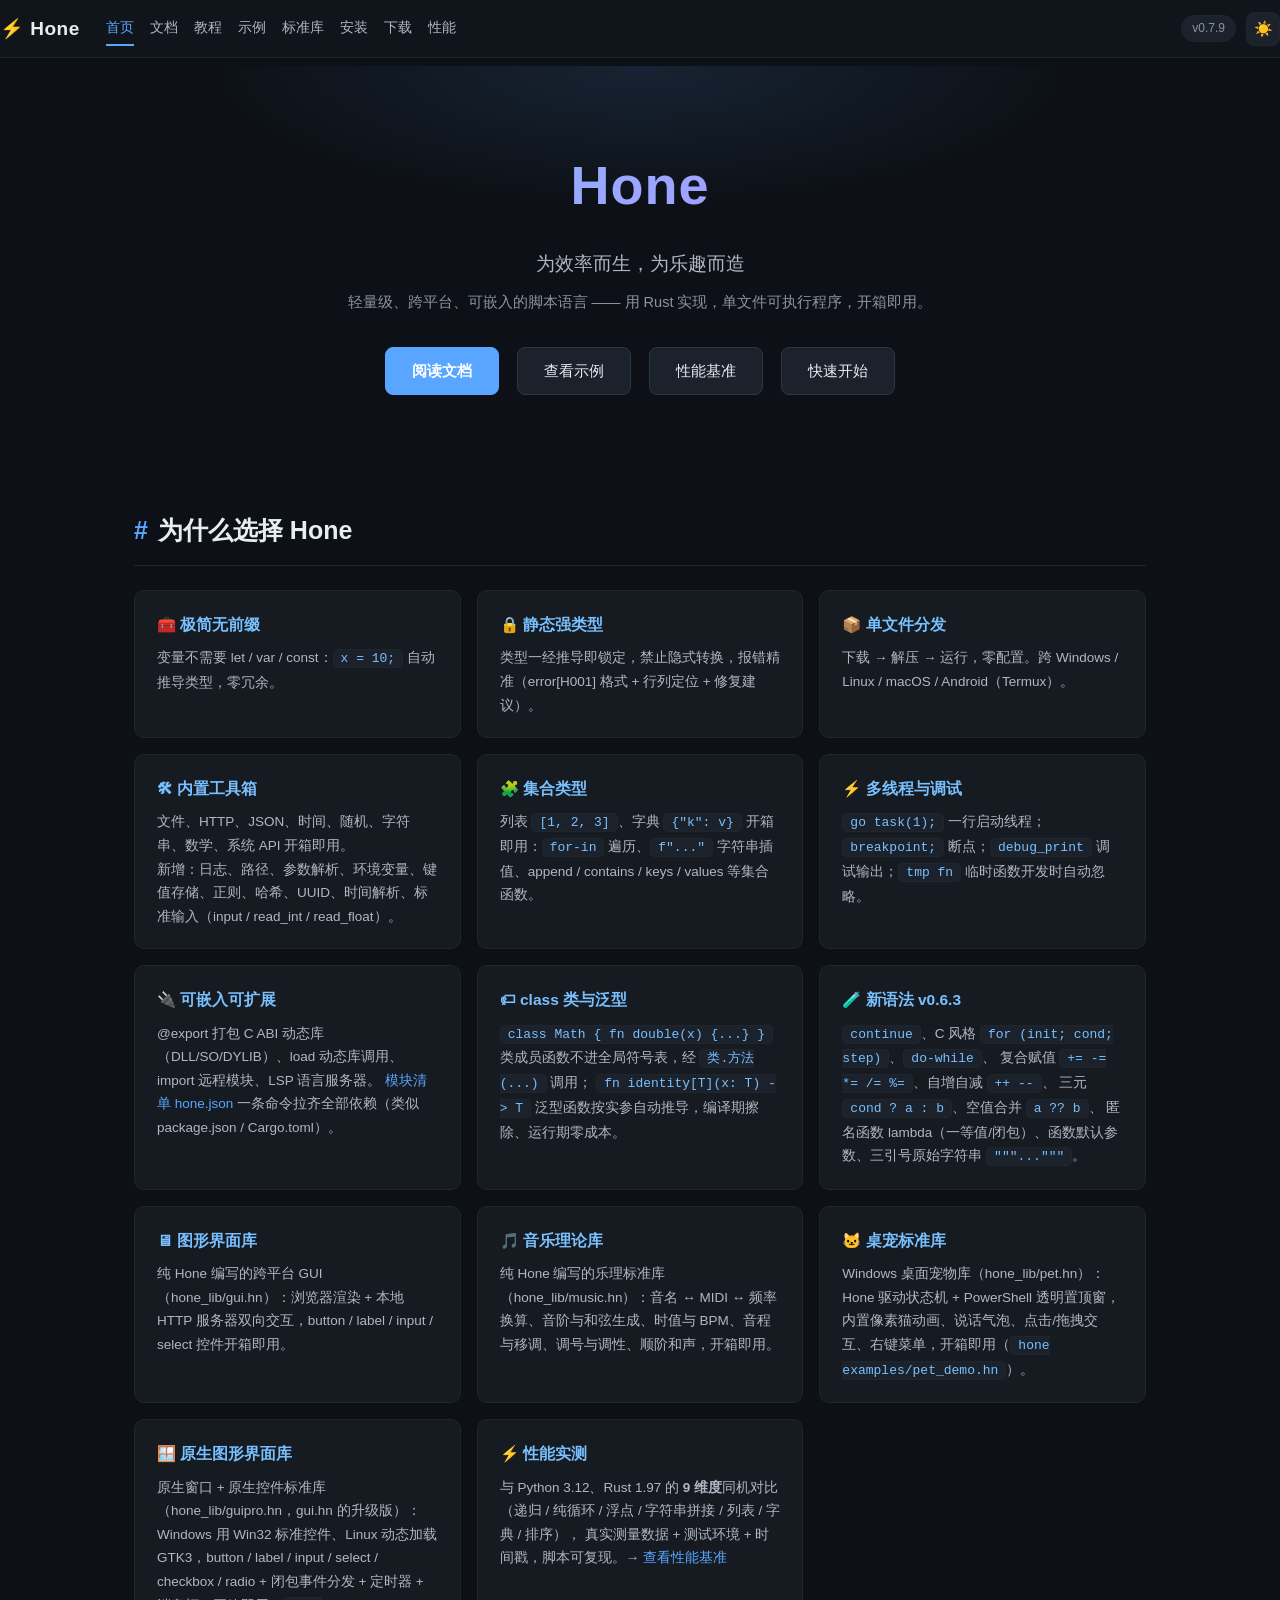
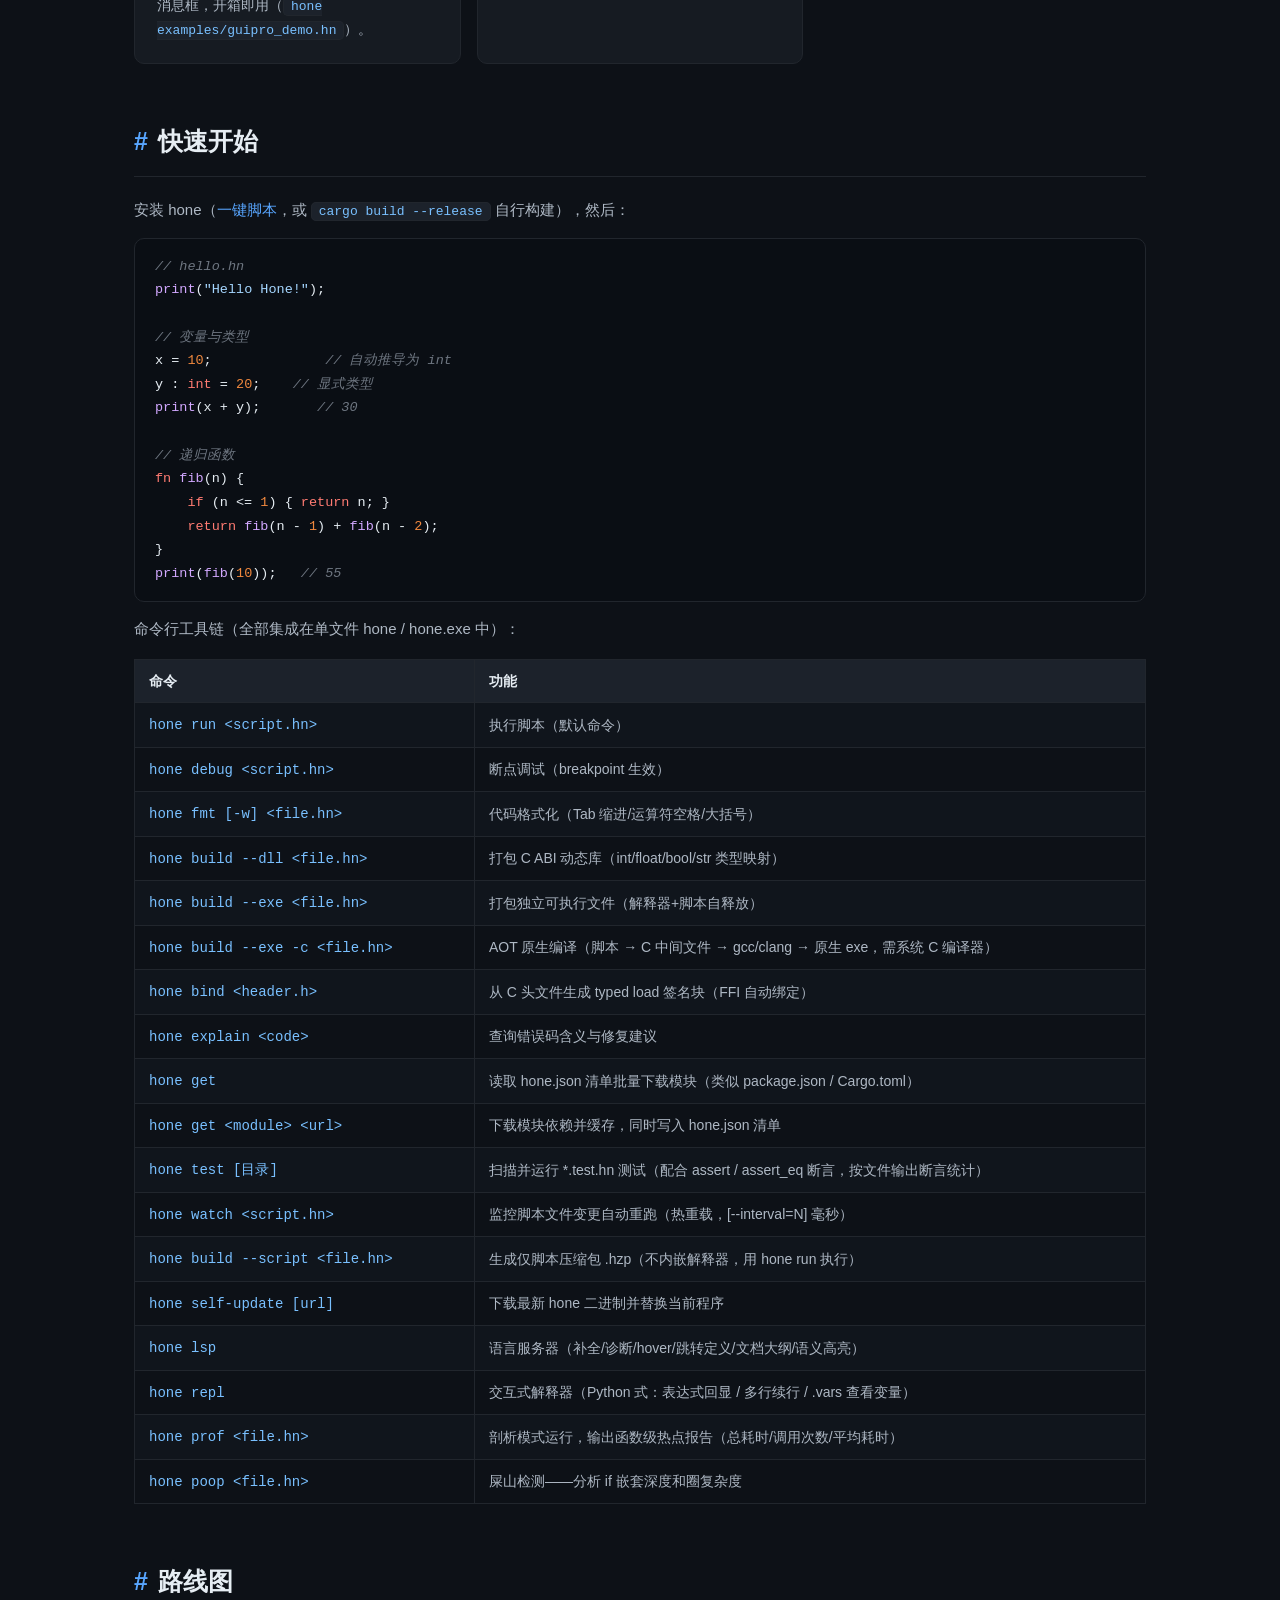
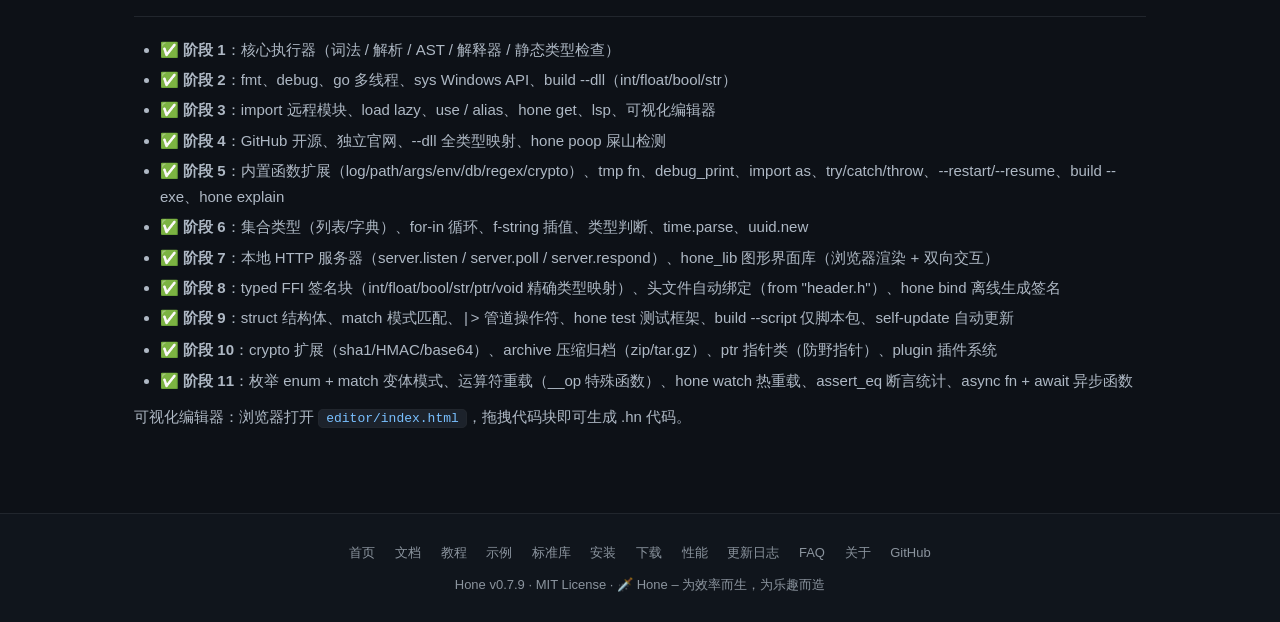
==== 官网/index.html @ b58b7dc1 "feat(v0.7.9): 新增枚举/运算符重载/hone watch/async-await，官网与文档同步 - enum 枚举类型 + match 变体模式：简单/带载荷变体，全链路（解析/静态检" ====
<!DOCTYPE html>
<html lang="zh-CN">
<head>
<meta charset="UTF-8">
<meta name="viewport" content="width=device-width, initial-scale=1.0">
<title>Hone 编程语言 - 为效率而生，为乐趣而造</title>
<meta name="description" content="Hone：轻量级、跨平台、可嵌入的脚本语言。用 Rust 实现，单文件可执行程序，静态强类型，开箱即用。">
<meta name="theme-color" content="#0d1117">
<link rel="icon" href="favicon.png" type="image/png">
<link rel="stylesheet" href="style.css">
<script>
/* 主题初始化：读取 localStorage 避免闪烁（默认深色）；切换函数供 header 按钮调用 */
function toggleTheme(){
  var h = document.documentElement;
  var cur = h.getAttribute("data-theme") === "light" ? "dark" : "light";
  h.setAttribute("data-theme", cur);
  try { localStorage.setItem("hone-theme", cur); } catch(e) {}
}
(function(){
  var t = "dark";
  try { t = localStorage.getItem("hone-theme") || "dark"; } catch(e) {}
  document.documentElement.setAttribute("data-theme", t);
})();
</script>
</head>
<body>
<header>
  <span class="logo"><span class="mark">⚡</span> Hone</span>
  <nav>
    <a href="index.html" class="active">首页</a>
    <a href="docs.html">文档</a>
    <a href="tutorial.html">教程</a>
    <a href="examples.html">示例</a>
    <a href="stdlib.html">标准库</a>
    <a href="install.html">安装</a>
    <a href="download.html">下载</a>
    <a href="perf.html">性能</a>
  </nav>
  <span class="ver">v0.7.9</span>
  <button class="theme-toggle" onclick="toggleTheme()" title="切换主题" aria-label="切换主题"><span class="ti-light">☀️</span><span class="ti-dark">🌙</span></button>
</header>

<main>
  <div class="hero">
    <h1>Hone</h1>
    <p class="slogan">为效率而生，为乐趣而造</p>
    <p class="desc">轻量级、跨平台、可嵌入的脚本语言 —— 用 Rust 实现，单文件可执行程序，开箱即用。</p>
    <div class="btns">
      <a class="btn primary" href="docs.html">阅读文档</a>
      <a class="btn" href="examples.html">查看示例</a>
      <a class="btn" href="perf.html">性能基准</a>
      <a class="btn" href="#quickstart">快速开始</a>
    </div>
  </div>

  <section id="features">
    <h2><span class="hash">#</span>为什么选择 Hone</h2>
    <div class="cards">
      <div class="card"><h4>🧰 极简无前缀</h4><p>变量不需要 let / var / const：<code class="inline">x = 10;</code> 自动推导类型，零冗余。</p></div>
      <div class="card"><h4>🔒 静态强类型</h4><p>类型一经推导即锁定，禁止隐式转换，报错精准（error[H001] 格式 + 行列定位 + 修复建议）。</p></div>
      <div class="card"><h4>📦 单文件分发</h4><p>下载 → 解压 → 运行，零配置。跨 Windows / Linux / macOS / Android（Termux）。</p></div>
      <div class="card"><h4>🛠 内置工具箱</h4><p>文件、HTTP、JSON、时间、随机、字符串、数学、系统 API 开箱即用。<br>新增：日志、路径、参数解析、环境变量、键值存储、正则、哈希、UUID、时间解析、标准输入（input / read_int / read_float）。</p></div>
      <div class="card"><h4>🧩 集合类型</h4><p>列表 <code class="inline">[1, 2, 3]</code>、字典 <code class="inline">{"k": v}</code> 开箱即用：<code class="inline">for-in</code> 遍历、<code class="inline">f"..."</code> 字符串插值、append / contains / keys / values 等集合函数。</p></div>
      <div class="card"><h4>⚡ 多线程与调试</h4><p><code class="inline">go task(1);</code> 一行启动线程；<code class="inline">breakpoint;</code> 断点；<code class="inline">debug_print</code> 调试输出；<code class="inline">tmp fn</code> 临时函数开发时自动忽略。</p></div>
      <div class="card"><h4>🔌 可嵌入可扩展</h4><p>@export 打包 C ABI 动态库（DLL/SO/DYLIB）、load 动态库调用、import 远程模块、LSP 语言服务器。
        <a href="docs.html#manifest">模块清单 hone.json</a> 一条命令拉齐全部依赖（类似 package.json / Cargo.toml）。</p></div>
      <div class="card"><h4>🏷 class 类与泛型</h4><p><code class="inline">class Math { fn double(x) {...} }</code> 类成员函数不进全局符号表，经 <code class="inline">类.方法(...)</code> 调用；
        <code class="inline">fn identity[T](x: T) -&gt; T</code> 泛型函数按实参自动推导，编译期擦除、运行期零成本。</p></div>
      <div class="card"><h4>🧪 新语法 v0.6.3</h4><p><code class="inline">continue</code>、C 风格 <code class="inline">for (init; cond; step)</code>、<code class="inline">do-while</code>、
        复合赋值 <code class="inline">+= -= *= /= %=</code>、自增自减 <code class="inline">++ --</code>、
        三元 <code class="inline">cond ? a : b</code>、空值合并 <code class="inline">a ?? b</code>、
        匿名函数 lambda（一等值/闭包）、函数默认参数、三引号原始字符串 <code class="inline">"""..."""</code>。</p></div>
      <div class="card"><h4>🖥 图形界面库</h4><p>纯 Hone 编写的跨平台 GUI（hone_lib/gui.hn）：浏览器渲染 + 本地 HTTP 服务器双向交互，button / label / input / select 控件开箱即用。</p></div>
      <div class="card"><h4>🎵 音乐理论库</h4><p>纯 Hone 编写的乐理标准库（hone_lib/music.hn）：音名 ↔ MIDI ↔ 频率换算、音阶与和弦生成、时值与 BPM、音程与移调、调号与调性、顺阶和声，开箱即用。</p></div>
      <div class="card"><h4>🐱 桌宠标准库</h4><p>Windows 桌面宠物库（hone_lib/pet.hn）：Hone 驱动状态机 + PowerShell 透明置顶窗，内置像素猫动画、说话气泡、点击/拖拽交互、右键菜单，开箱即用（<code class="inline">hone examples/pet_demo.hn</code>）。</p></div>
      <div class="card"><h4>🪟 原生图形界面库</h4><p>原生窗口 + 原生控件标准库（hone_lib/guipro.hn，gui.hn 的升级版）：Windows 用 Win32 标准控件、Linux 动态加载 GTK3，button / label / input / select / checkbox / radio + 闭包事件分发 + 定时器 + 消息框，开箱即用（<code class="inline">hone examples/guipro_demo.hn</code>）。</p></div>
      <div class="card"><h4>⚡ 性能实测</h4><p>与 Python 3.12、Rust 1.97 的 <strong>9 维度</strong>同机对比（递归 / 纯循环 / 浮点 / 字符串拼接 / 列表 / 字典 / 排序），
        真实测量数据 + 测试环境 + 时间戳，脚本可复现。→ <a href="perf.html">查看性能基准</a></p></div>
    </div>
  </section>

  <section id="quickstart">
    <h2><span class="hash">#</span>快速开始</h2>
    <p>安装 hone（<a href="install.html">一键脚本</a>，或 <code class="inline">cargo build --release</code> 自行构建），然后：</p>
<pre><code><span class="c">// hello.hn</span>
<span class="f">print</span>(<span class="s">"Hello Hone!"</span>);

<span class="c">// 变量与类型</span>
x = <span class="n">10</span>;              <span class="c">// 自动推导为 int</span>
y : <span class="k">int</span> = <span class="n">20</span>;    <span class="c">// 显式类型</span>
<span class="f">print</span>(x + y);       <span class="c">// 30</span>

<span class="c">// 递归函数</span>
<span class="k">fn</span> <span class="f">fib</span>(n) {
    <span class="k">if</span> (n &lt;= <span class="n">1</span>) { <span class="k">return</span> n; }
    <span class="k">return</span> <span class="f">fib</span>(n - <span class="n">1</span>) + <span class="f">fib</span>(n - <span class="n">2</span>);
}
<span class="f">print</span>(<span class="f">fib</span>(<span class="n">10</span>));   <span class="c">// 55</span></code></pre>
    <p>命令行工具链（全部集成在单文件 hone / hone.exe 中）：</p>
    <table>
      <tr><th>命令</th><th>功能</th></tr>
      <tr><td><code>hone run &lt;script.hn&gt;</code></td><td>执行脚本（默认命令）</td></tr>
      <tr><td><code>hone debug &lt;script.hn&gt;</code></td><td>断点调试（breakpoint 生效）</td></tr>
      <tr><td><code>hone fmt [-w] &lt;file.hn&gt;</code></td><td>代码格式化（Tab 缩进/运算符空格/大括号）</td></tr>
      <tr><td><code>hone build --dll &lt;file.hn&gt;</code></td><td>打包 C ABI 动态库（int/float/bool/str 类型映射）</td></tr>
      <tr><td><code>hone build --exe &lt;file.hn&gt;</code></td><td>打包独立可执行文件（解释器+脚本自释放）</td></tr>
      <tr><td><code>hone build --exe -c &lt;file.hn&gt;</code></td><td>AOT 原生编译（脚本 → C 中间文件 → gcc/clang → 原生 exe，需系统 C 编译器）</td></tr>
      <tr><td><code>hone bind &lt;header.h&gt;</code></td><td>从 C 头文件生成 typed load 签名块（FFI 自动绑定）</td></tr>
      <tr><td><code>hone explain &lt;code&gt;</code></td><td>查询错误码含义与修复建议</td></tr>
      <tr><td><code>hone get</code></td><td>读取 hone.json 清单批量下载模块（类似 package.json / Cargo.toml）</td></tr>
      <tr><td><code>hone get &lt;module&gt; &lt;url&gt;</code></td><td>下载模块依赖并缓存，同时写入 hone.json 清单</td></tr>
      <tr><td><code>hone test [目录]</code></td><td>扫描并运行 *.test.hn 测试（配合 assert / assert_eq 断言，按文件输出断言统计）</td></tr>
      <tr><td><code>hone watch &lt;script.hn&gt;</code></td><td>监控脚本文件变更自动重跑（热重载，[--interval=N] 毫秒）</td></tr>
      <tr><td><code>hone build --script &lt;file.hn&gt;</code></td><td>生成仅脚本压缩包 .hzp（不内嵌解释器，用 hone run 执行）</td></tr>
      <tr><td><code>hone self-update [url]</code></td><td>下载最新 hone 二进制并替换当前程序</td></tr>
      <tr><td><code>hone lsp</code></td><td>语言服务器（补全/诊断/hover/跳转定义/文档大纲/语义高亮）</td></tr>
      <tr><td><code>hone repl</code></td><td>交互式解释器（Python 式：表达式回显 / 多行续行 / .vars 查看变量）</td></tr>
      <tr><td><code>hone prof &lt;file.hn&gt;</code></td><td>剖析模式运行，输出函数级热点报告（总耗时/调用次数/平均耗时）</td></tr>
        <tr><td><code>hone poop &lt;file.hn&gt;</code></td><td>屎山检测——分析 if 嵌套深度和圈复杂度</td></tr>
     </table>
   </section>

  <section id="roadmap">
    <h2><span class="hash">#</span>路线图</h2>
    <ul>
      <li>✅ <strong>阶段 1</strong>：核心执行器（词法 / 解析 / AST / 解释器 / 静态类型检查）</li>
      <li>✅ <strong>阶段 2</strong>：fmt、debug、go 多线程、sys Windows API、build --dll（int/float/bool/str）</li>
      <li>✅ <strong>阶段 3</strong>：import 远程模块、load lazy、use / alias、hone get、lsp、可视化编辑器</li>
             <li>✅ <strong>阶段 4</strong>：GitHub 开源、独立官网、--dll 全类型映射、hone poop 屎山检测</li>
             <li>✅ <strong>阶段 5</strong>：内置函数扩展（log/path/args/env/db/regex/crypto）、tmp fn、debug_print、import as、try/catch/throw、--restart/--resume、build --exe、hone explain</li>
             <li>✅ <strong>阶段 6</strong>：集合类型（列表/字典）、for-in 循环、f-string 插值、类型判断、time.parse、uuid.new</li>
             <li>✅ <strong>阶段 7</strong>：本地 HTTP 服务器（server.listen / server.poll / server.respond）、hone_lib 图形界面库（浏览器渲染 + 双向交互）</li>
      <li>✅ <strong>阶段 8</strong>：typed FFI 签名块（int/float/bool/str/ptr/void 精确类型映射）、头文件自动绑定（from "header.h"）、hone bind 离线生成签名</li>
      <li>✅ <strong>阶段 9</strong>：struct 结构体、match 模式匹配、<code>|&gt;</code> 管道操作符、hone test 测试框架、build --script 仅脚本包、self-update 自动更新</li>
      <li>✅ <strong>阶段 10</strong>：crypto 扩展（sha1/HMAC/base64）、archive 压缩归档（zip/tar.gz）、ptr 指针类（防野指针）、plugin 插件系统</li>
      <li>✅ <strong>阶段 11</strong>：枚举 enum + match 变体模式、运算符重载（__op 特殊函数）、hone watch 热重载、assert_eq 断言统计、async fn + await 异步函数</li>
     </ul>
    <p>可视化编辑器：浏览器打开 <code class="inline">editor/index.html</code>，拖拽代码块即可生成 .hn 代码。</p>
  </section>
</main>

<footer>
  <div class="links">
    <a href="index.html">首页</a>
    <a href="docs.html">文档</a>
    <a href="tutorial.html">教程</a>
    <a href="examples.html">示例</a>
    <a href="stdlib.html">标准库</a>
    <a href="install.html">安装</a>
    <a href="download.html">下载</a>
    <a href="perf.html">性能</a>
    <a href="changelog.html">更新日志</a>
    <a href="faq.html">FAQ</a>
    <a href="about.html">关于</a>
    <a href="https://github.com/shichencike/Hone">GitHub</a>
  </div>
  Hone v0.7.9 · MIT License · <span class="sword">🗡️</span> Hone – 为效率而生，为乐趣而造
</footer>
</body>
</html>
---- 官网/style.css ----
/* ==========================================================================
   Hone 官网样式（重构版 v2）
   主题：深色为主（现代开发者风格），浅色变体经 html[data-theme="light"] 手动切换
   兼容性：目标 Android 8.1（Chrome 61 级 WebView）——
     · flex 间距用 margin（flex gap 需 Chrome 84+）
     · 不用 aspect-ratio / clamp / min() / max() / :is() / :where()
     · 不用 backdrop-filter / prefers-color-scheme（主题切换走 JS + localStorage）
   ========================================================================== */

/* ---------- 主题变量：深色为默认，浅色经 [data-theme] 覆盖 ---------- */
:root {
  --bg: #0d1117;
  --bg-soft: #10151c;
  --surface: #161b22;
  --surface-2: #1c222b;
  --border: #30363d;
  --border-soft: #21262d;
  --text: #e6edf3;
  --text-2: #aeb8c4;
  --text-3: #8b949e;
  --accent: #58a6ff;
  --accent-2: #79c0ff;
  --accent-dim: rgba(88, 166, 255, 0.12);
  --green: #3fb950;
  --yellow: #d29922;
  --red: #f85149;
  --purple: #bc8cff;
  --code-bg: #0a0e14;
  --code-key: #ff7b72;    /* 关键字 */
  --code-str: #a5d6ff;    /* 字符串 */
  --code-num: #f0883e;    /* 数字 */
  --code-fn: #d2a8ff;     /* 函数名 */
  --code-com: #6e7681;    /* 注释 */
  --shadow: 0 8px 24px rgba(0, 0, 0, 0.35);
  --radius: 10px;
  --header-h: 58px;
}

html[data-theme="light"] {
  --bg: #f6f8fa;
  --bg-soft: #eef1f5;
  --surface: #ffffff;
  --surface-2: #f0f3f6;
  --border: #d0d7de;
  --border-soft: #d8dee6;
  --text: #1f2328;
  --text-2: #424a53;
  --text-3: #6e7781;
  --accent: #0969da;
  --accent-2: #1f6feb;
  --accent-dim: rgba(9, 105, 218, 0.1);
  --green: #1a7f37;
  --yellow: #9a6700;
  --red: #cf222e;
  --purple: #8250df;
  --code-bg: #f6f8fa;
  --code-key: #cf222e;
  --code-str: #0a3069;
  --code-num: #953800;
  --code-fn: #8250df;
  --code-com: #6e7781;
  --shadow: 0 6px 20px rgba(140, 149, 159, 0.25);
}

/* ---------- 基础 ---------- */
* { box-sizing: border-box; margin: 0; padding: 0; }
html { scroll-behavior: smooth; }
body {
  font-family: -apple-system, BlinkMacSystemFont, "Segoe UI", "Microsoft YaHei",
    "PingFang SC", "Noto Sans SC", sans-serif;
  background: var(--bg);
  color: var(--text);
  line-height: 1.75;
  font-size: 15px;
  -webkit-font-smoothing: antialiased;
  transition: background-color 0.25s ease, color 0.25s ease;
}
a { color: var(--accent); text-decoration: none; }
a:hover { text-decoration: underline; }
::selection { background: var(--accent-dim); color: var(--accent-2); }

/* ---------- 顶部导航 ---------- */
header {
  position: sticky; top: 0; z-index: 20;
  background: var(--bg-soft);
  border-bottom: 1px solid var(--border-soft);
  height: var(--header-h);
  display: flex; align-items: center;
  padding: 0 24px;
  margin: 0 -24px -24px;
  transition: background-color 0.25s ease;
}
header .logo {
  font-size: 19px; font-weight: 700;
  color: var(--text);
  letter-spacing: 0.5px;
  margin-right: 26px;
  white-space: nowrap;
}
header .logo .mark { color: var(--accent); }
header nav { display: flex; flex: 1; flex-wrap: wrap; }
header nav a {
  color: var(--text-2);
  font-size: 14px;
  padding: 4px 0;
  margin: 0 16px 0 0;
  border-bottom: 2px solid transparent;
  transition: color 0.15s ease, border-color 0.15s ease;
}
header nav a:hover { color: var(--text); text-decoration: none; }
header nav a.active { color: var(--accent); border-bottom-color: var(--accent); }
header .ver {
  color: var(--text-3); font-size: 12px;
  background: var(--surface-2);
  border: 1px solid var(--border-soft);
  border-radius: 20px;
  padding: 2px 10px;
  margin-left: 10px;
  white-space: nowrap;
}
header .theme-toggle {
  background: var(--surface-2);
  border: 1px solid var(--border-soft);
  border-radius: 8px;
  color: var(--text-2);
  font-size: 15px;
  width: 34px; height: 34px;
  cursor: pointer;
  margin-left: 10px;
  transition: color 0.15s ease, border-color 0.15s ease, background 0.15s ease;
}
header .theme-toggle:hover { color: var(--text); border-color: var(--accent); }
/* 主题切换按钮：深色显示 ☀️（切浅色），浅色显示 🌙（切深色） */
header .theme-toggle .ti-dark { display: none; }
html[data-theme="light"] header .theme-toggle .ti-dark { display: inline; }
html[data-theme="light"] header .theme-toggle .ti-light { display: none; }

/* ---------- 主容器 ---------- */
main { max-width: 1060px; margin: 0 auto; padding: 32px 24px 72px; }
main h2:first-child { margin-top: 4px; }

/* ---------- 首页 hero ---------- */
.hero {
  text-align: center;
  padding: 72px 16px 48px;
  background:
    radial-gradient(ellipse 60% 50% at 50% 0%, var(--accent-dim), transparent 70%),
    transparent;
}
.hero .badge {
  display: inline-block;
  font-size: 12.5px;
  color: var(--accent-2);
  background: var(--accent-dim);
  border: 1px solid var(--border);
  border-radius: 20px;
  padding: 3px 14px;
  margin-bottom: 18px;
}
.hero h1 {
  font-size: 54px;
  font-weight: 800;
  letter-spacing: 1px;
  background: linear-gradient(120deg, var(--accent-2), var(--purple));
  -webkit-background-clip: text;
  -webkit-text-fill-color: transparent;
  background-clip: text;
}
.hero .slogan { font-size: 19px; color: var(--text-2); margin-top: 14px; font-weight: 500; }
.hero .desc { color: var(--text-3); font-size: 14.5px; margin-top: 8px; }
.hero .btns { margin-top: 32px; }
.hero .btns .btn { margin: 0 7px 10px; }

.btn {
  display: inline-block;
  background: var(--surface-2);
  color: var(--text) !important;
  border: 1px solid var(--border);
  border-radius: 8px;
  padding: 10px 26px;
  font-size: 15px;
  text-decoration: none !important;
  transition: border-color 0.15s ease, transform 0.15s ease, background 0.15s ease;
}
.btn:hover { border-color: var(--accent); transform: translateY(-1px); }
.btn.primary {
  background: var(--accent);
  color: #fff !important;
  border-color: var(--accent);
  font-weight: 600;
}
.btn.primary:hover { background: var(--accent-2); }

/* ---------- 区块与标题 ---------- */
section { margin-top: 56px; }
h2 {
  font-size: 25px;
  color: var(--text);
  border-bottom: 1px solid var(--border-soft);
  padding-bottom: 12px;
  margin-bottom: 20px;
  font-weight: 700;
}
h2 .hash { color: var(--accent); margin-right: 10px; }
h3 { font-size: 18.5px; color: var(--text); margin: 30px 0 12px; font-weight: 600; }
h4 { font-size: 16px; }
p { margin: 10px 0; color: var(--text-2); }
ul, ol { margin: 10px 0 10px 26px; color: var(--text-2); }
li { margin: 4px 0; }

/* ---------- 特性卡片 ---------- */
.cards {
  display: grid;
  grid-template-columns: repeat(auto-fit, minmax(280px, 1fr));
  grid-gap: 16px;
  margin-top: 24px;
}
.card {
  background: var(--surface);
  border: 1px solid var(--border-soft);
  border-radius: var(--radius);
  padding: 20px 22px;
  transition: border-color 0.15s ease, transform 0.15s ease, box-shadow 0.15s ease;
}
.card:hover { border-color: var(--border); transform: translateY(-2px); box-shadow: var(--shadow); }
.card h4 { color: var(--accent-2); font-size: 15.5px; margin-bottom: 8px; }
.card p { color: var(--text-2); font-size: 13.5px; margin: 0; }

/* ---------- 代码块 ---------- */
pre {
  background: var(--code-bg);
  border: 1px solid var(--border-soft);
  border-radius: var(--radius);
  padding: 16px 20px;
  overflow-x: auto;
  text-align: left;
  font-family: "SF Mono", Consolas, "JetBrains Mono", "Courier New", monospace;
  font-size: 13.5px;
  line-height: 1.75;
  margin: 14px 0;
}
pre code { color: var(--text); }
pre .c { color: var(--code-com); font-style: italic; }   /* 注释 */
pre .k { color: var(--code-key); }                       /* 关键字 */
pre .s { color: var(--code-str); }                       /* 字符串 */
pre .n { color: var(--code-num); }                       /* 数字 */
pre .f { color: var(--code-fn); }                        /* 函数名 */

code.inline {
  background: var(--surface-2);
  color: var(--accent-2);
  border: 1px solid var(--border-soft);
  padding: 1px 7px;
  border-radius: 5px;
  font-family: "SF Mono", Consolas, "Courier New", monospace;
  font-size: 13px;
}

/* ---------- 表格 ---------- */
table { width: 100%; border-collapse: collapse; margin: 16px 0; font-size: 14px; }
th, td { border: 1px solid var(--border-soft); padding: 9px 14px; text-align: left; }
th { background: var(--surface-2); color: var(--text); font-weight: 600; }
td { color: var(--text-2); }
td code { color: var(--accent-2); }
tr:nth-child(even) td { background: var(--bg-soft); }

/* ---------- 页脚 ---------- */
footer {
  border-top: 1px solid var(--border-soft);
  background: var(--bg-soft);
  padding: 26px 24px 30px;
  text-align: center;
  color: var(--text-3);
  font-size: 13px;
  line-height: 2;
}
footer a { color: var(--text-3); margin: 0 8px; }
footer a:hover { color: var(--accent); }
footer .sword { color: var(--red); }
footer .links { margin-bottom: 6px; }

/* ---------- 文档页目录 ---------- */
.toc {
  background: var(--surface);
  border: 1px solid var(--border-soft);
  border-radius: var(--radius);
  padding: 14px 24px;
  margin: 16px 0;
}
.toc a { font-size: 14px; }
.toc li { margin: 3px 0; }

/* ---------- 搜索框 ---------- */
.search-box {
  width: 100%;
  max-width: 460px;
  padding: 10px 14px;
  font-size: 14px;
  background: var(--bg-soft);
  color: var(--text);
  border: 1px solid var(--border);
  border-radius: 8px;
  margin: 14px 0 6px;
  outline: none;
  transition: border-color 0.15s ease, box-shadow 0.15s ease;
}
.search-box:focus { border-color: var(--accent); box-shadow: 0 0 0 3px var(--accent-dim); }
.search-box::placeholder { color: var(--text-3); }
.search-count { color: var(--text-3); font-size: 13px; margin-bottom: 12px; }

/* ---------- 示例页代码块标题 ---------- */
.example { margin-top: 40px; }
.example .title { font-size: 16.5px; color: var(--text); font-weight: 600; margin-bottom: 4px; }
.example .title::before { content: "▸ "; color: var(--accent); }
.example .note { color: var(--text-3); font-size: 13px; margin-bottom: 10px; }

/* ---------- 下载中心页 ---------- */
.dl-intro { color: var(--text-2); margin-bottom: 8px; }
.dl-tabs { margin: 18px 0; }
.dl-card {
  display: flex;
  align-items: center;
  justify-content: space-between;
  flex-wrap: wrap;
  background: var(--surface);
  border: 1px solid var(--border-soft);
  border-radius: var(--radius);
  padding: 16px 22px;
  margin: 10px 0;
  transition: border-color 0.15s ease;
}
.dl-card:hover { border-color: var(--accent); }
.dl-card .dl-os { font-weight: 600; color: var(--text); font-size: 15px; }
.dl-card .dl-file {
  font-family: "SF Mono", Consolas, "Courier New", monospace;
  font-size: 13px;
  color: var(--text-3);
  margin: 2px 0;
}
.dl-card .dl-desc { font-size: 13px; color: var(--text-3); }
.dl-card .btn { padding: 8px 18px; font-size: 14px; }
.dl-btns { display: flex; align-items: center; margin-left: 12px; }
/* Chrome 61（Android 8.1 WebView）不支持 flex gap，用 margin 实现按钮间距 */
.dl-btns .btn { margin-left: 0; white-space: nowrap; }
.dl-btns .btn:not(:last-child) { margin-right: 10px; }
.dl-note {
  font-size: 13px;
  color: var(--text-3);
  background: var(--surface);
  border: 1px dashed var(--border);
  border-radius: 8px;
  padding: 12px 16px;
  margin-top: 18px;
}

/* ---------- 更新日志页 ---------- */
.release {
  background: var(--surface);
  border: 1px solid var(--border-soft);
  border-radius: var(--radius);
  padding: 22px 26px;
  margin: 18px 0;
}
.release .ver-tag {
  display: inline-block;
  font-family: "SF Mono", Consolas, "Courier New", monospace;
  font-size: 15px;
  font-weight: 700;
  color: var(--accent-2);
  background: var(--accent-dim);
  border: 1px solid var(--border);
  border-radius: 6px;
  padding: 2px 12px;
}
.release .date { color: var(--text-3); font-size: 13px; margin-left: 10px; }
.release h4 { color: var(--text); margin: 14px 0 6px; font-size: 15px; }
.release h4::before { content: "— "; color: var(--accent); }
.release ul { margin: 6px 0 6px 24px; }
.release li { font-size: 14px; color: var(--text-2); margin: 5px 0; }
.release .flag { font-weight: 600; }
.release .flag.add { color: var(--green); }
.release .flag.fix { color: var(--yellow); }
.release .flag.doc { color: var(--accent-2); }
.release .flag.chg { color: var(--purple); }

/* ---------- FAQ 页 ---------- */
.faq-item {
  background: var(--surface);
  border: 1px solid var(--border-soft);
  border-radius: var(--radius);
  margin: 14px 0;
  padding: 18px 24px;
}
.faq-item summary {
  cursor: pointer;
  font-size: 15.5px;
  font-weight: 600;
  color: var(--text);
  list-style: none;
  outline: none;
}
.faq-item summary::-webkit-details-marker { display: none; }
.faq-item summary::before { content: "▸ "; color: var(--accent); }
.faq-item[open] summary::before { content: "▾ "; }
.faq-item .faq-a { color: var(--text-2); font-size: 14px; margin-top: 10px; padding-left: 22px; }
.faq-group { font-size: 19px; margin: 44px 0 14px; padding-bottom: 8px; border-bottom: 1px solid var(--border-soft); color: var(--text); font-weight: 700; }
.faq-group::before { content: "▸ "; color: var(--accent); }

/* ---------- 关于页 ---------- */
.about-grid {
  display: grid;
  grid-template-columns: repeat(auto-fit, minmax(260px, 1fr));
  grid-gap: 16px;
  margin-top: 20px;
}
.about-grid .card p { font-size: 14px; }
.mono { font-family: "SF Mono", Consolas, "Courier New", monospace; }

/* ---------- 通用小工具 ---------- */
.note {
  font-size: 13.5px;
  color: var(--text-3);
  background: var(--surface);
  border: 1px solid var(--border-soft);
  border-radius: 8px;
  padding: 10px 16px;
  margin: 12px 0;
}
.tag {
  display: inline-block;
  font-size: 12px;
  color: var(--accent-2);
  background: var(--accent-dim);
  border-radius: 4px;
  padding: 1px 8px;
  margin-right: 6px;
}

/* ---------- 响应式 ---------- */
@media (max-width: 860px) {
  header { flex-wrap: wrap; height: auto; padding: 10px 16px; margin: 0 -16px -16px; }
  header .logo { margin-right: 14px; }
  header nav a { margin: 4px 12px 4px 0; font-size: 13.5px; }
  header .ver { margin-left: 0; }
  main { padding: 24px 16px 56px; }
  .hero h1 { font-size: 40px; }
  .hero { padding: 48px 8px 36px; }
}

@media (max-width: 480px) {
  .hero h1 { font-size: 32px; }
  .btn { padding: 9px 18px; font-size: 14px; }
  pre { font-size: 12.5px; padding: 12px 14px; }
  table { font-size: 13px; }
  th, td { padding: 7px 10px; }
  .dl-card { padding: 14px 16px; }
  .release { padding: 16px 18px; }
}
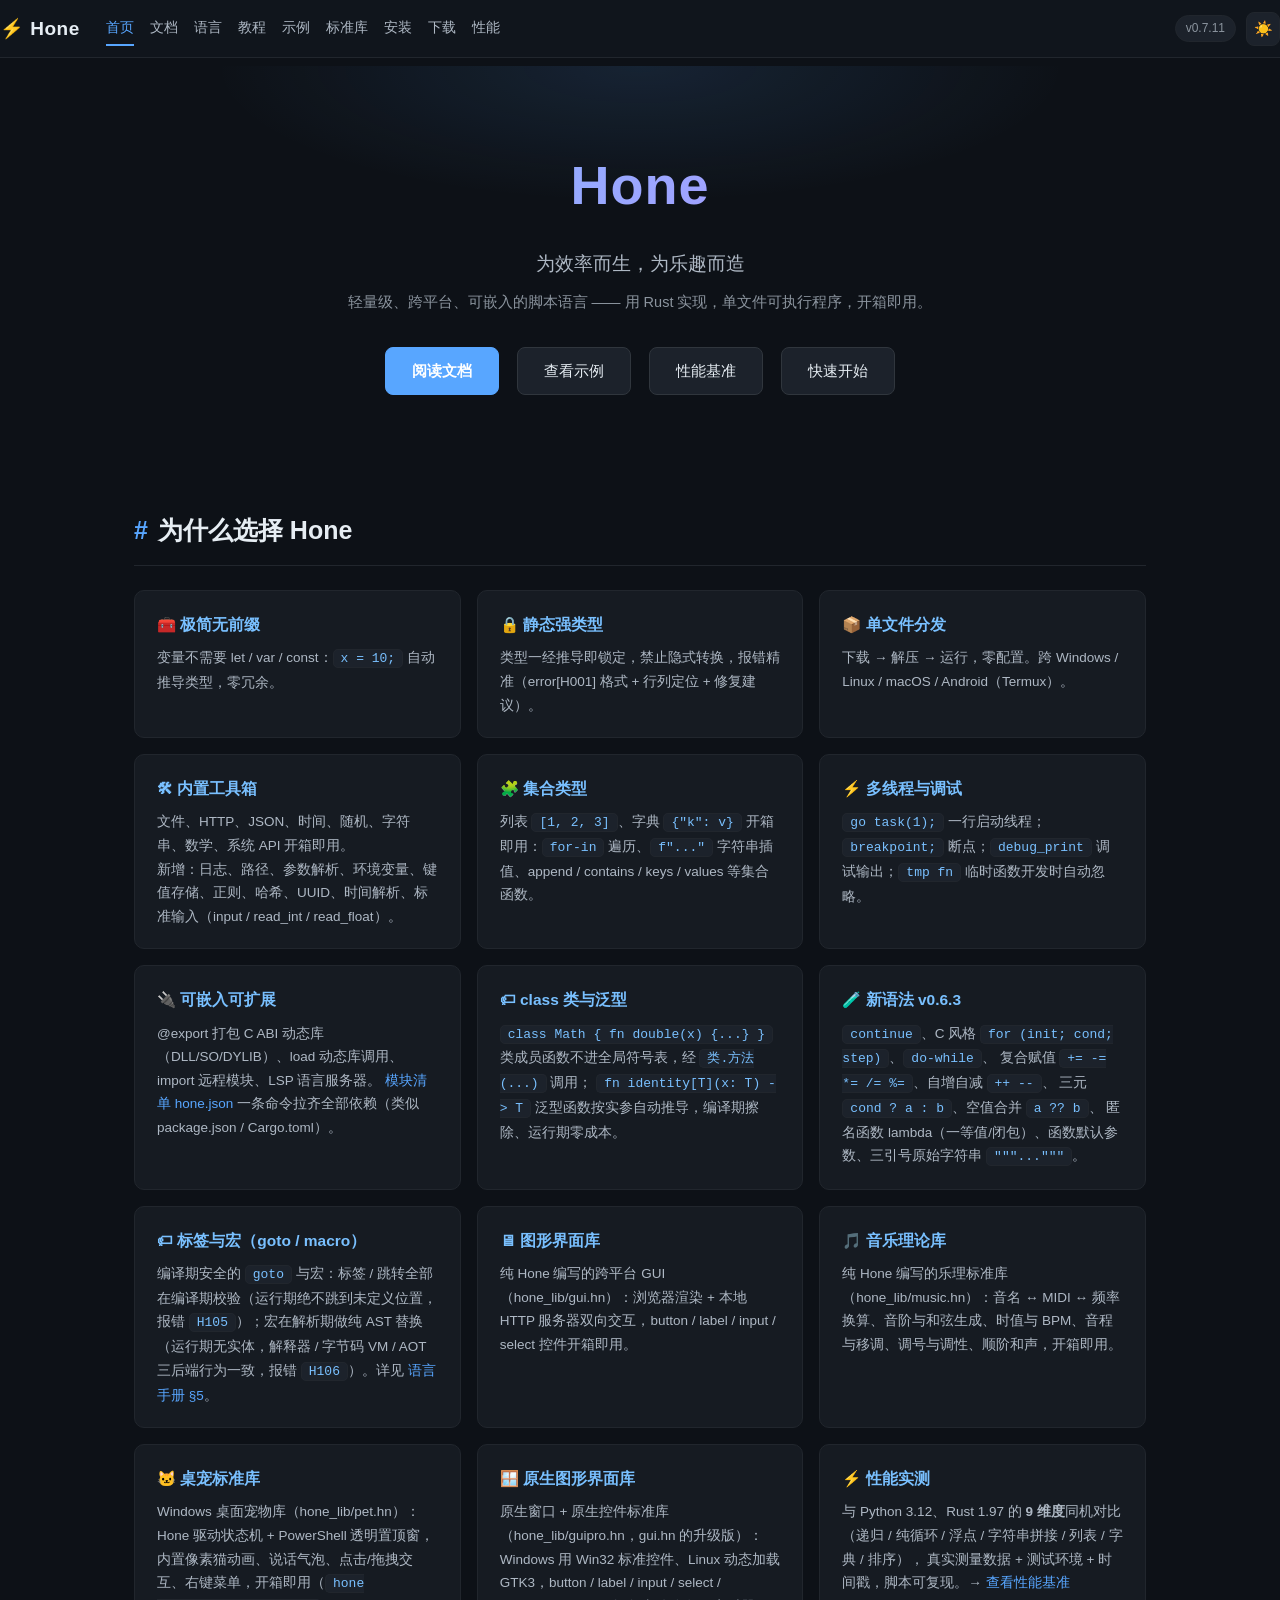
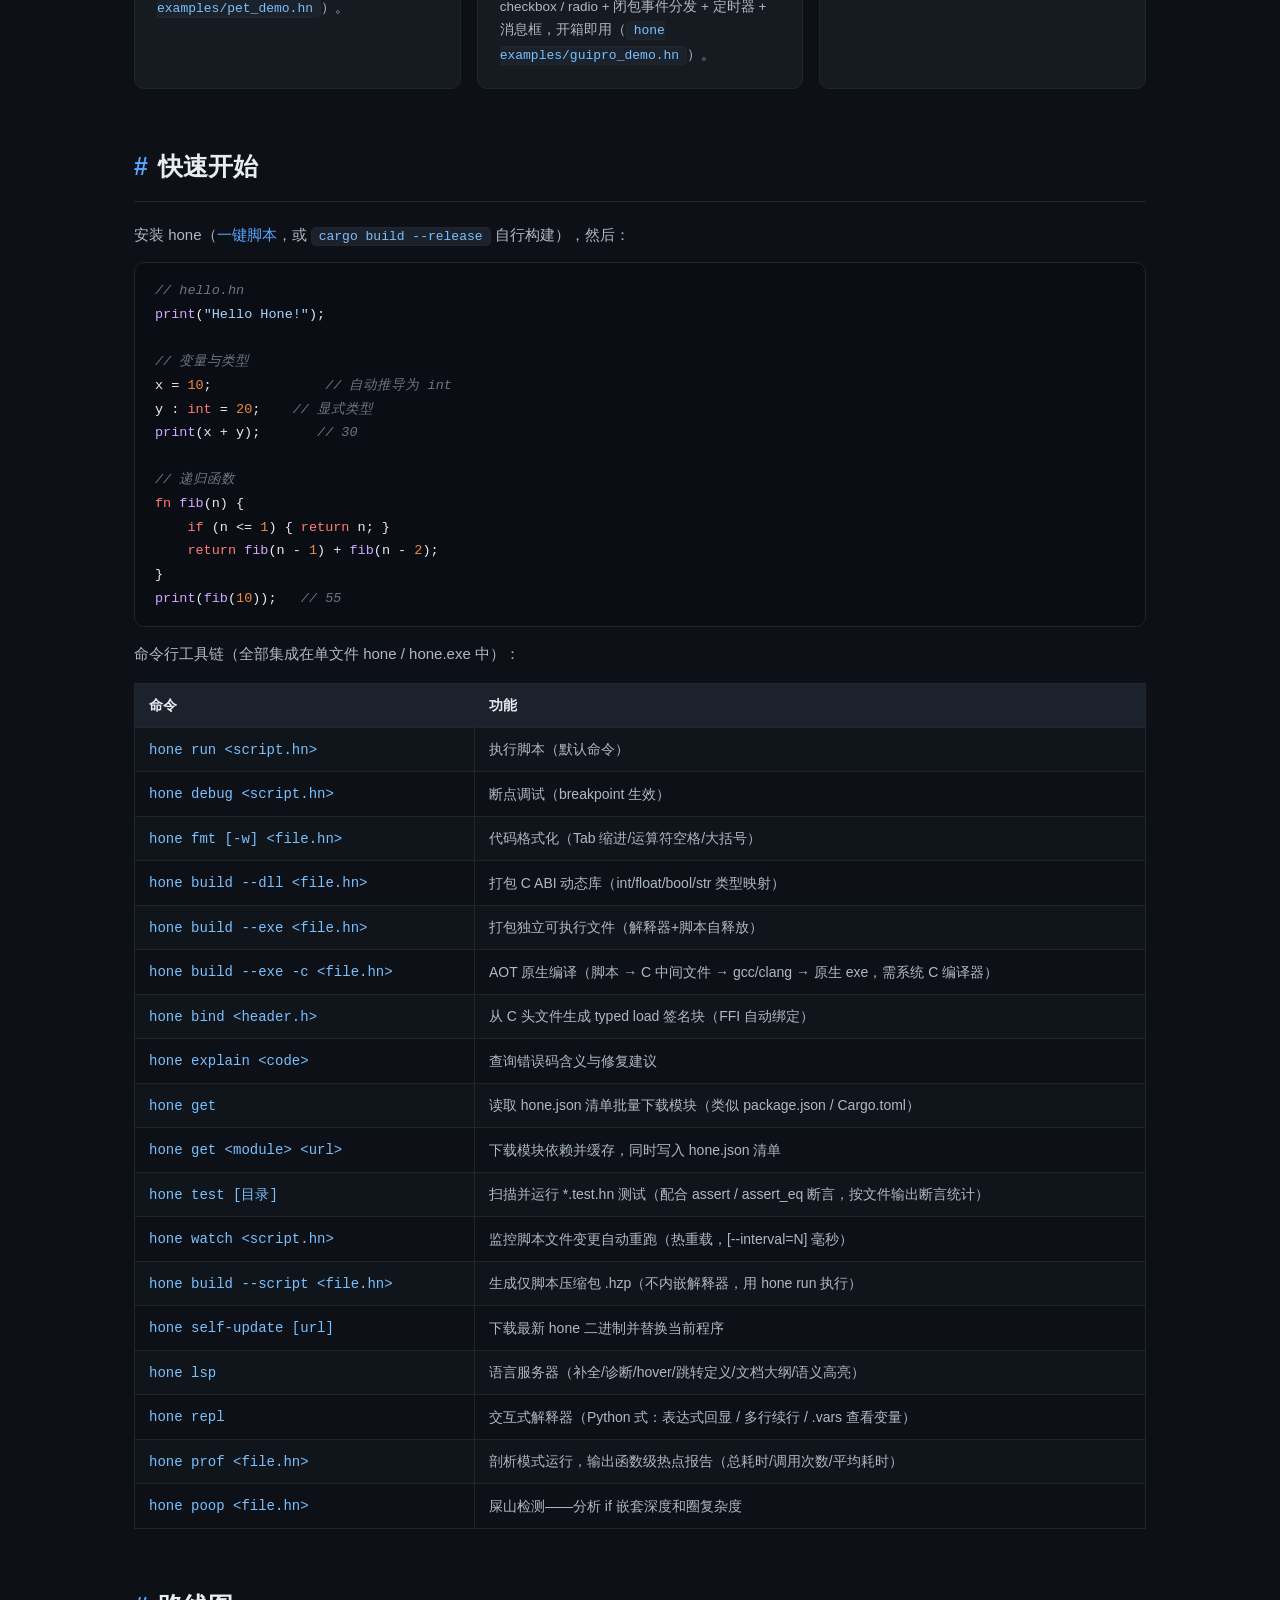
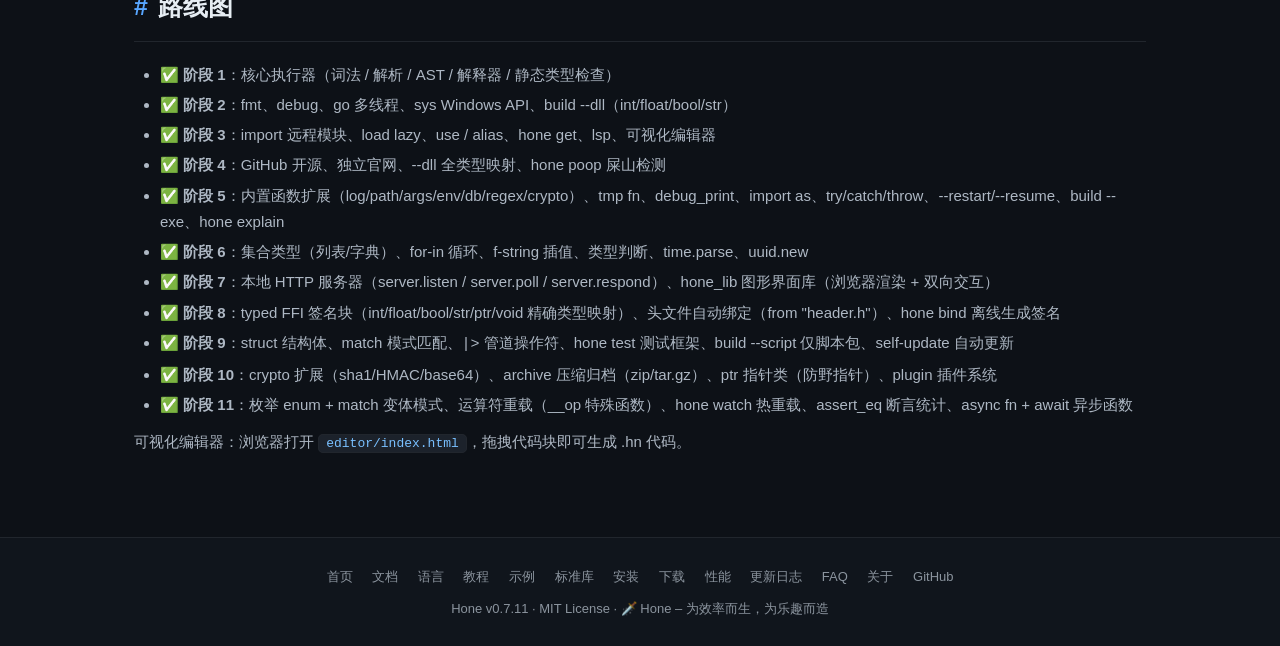
==== commit 42498204: "feat(v0.7.11): 新增 goto/标签与 macro 宏、空字典字面量，AOT 评估与 C 后端共用层，官网与文档同步 语言特性 - goto / 标签（H105）：`名字:` 定义、`g" ====
--- a/官网/index.html
+++ b/官网/index.html
@@ -29,6 +29,7 @@
   <nav>
     <a href="index.html" class="active">首页</a>
     <a href="docs.html">文档</a>
+    <a href="language.html">语言</a>
     <a href="tutorial.html">教程</a>
     <a href="examples.html">示例</a>
     <a href="stdlib.html">标准库</a>
@@ -36,7 +37,7 @@
     <a href="download.html">下载</a>
     <a href="perf.html">性能</a>
   </nav>
-  <span class="ver">v0.7.9</span>
+  <span class="ver">v0.7.11</span>
   <button class="theme-toggle" onclick="toggleTheme()" title="切换主题" aria-label="切换主题"><span class="ti-light">☀️</span><span class="ti-dark">🌙</span></button>
 </header>
 
@@ -70,6 +71,7 @@
         复合赋值 <code class="inline">+= -= *= /= %=</code>、自增自减 <code class="inline">++ --</code>、
         三元 <code class="inline">cond ? a : b</code>、空值合并 <code class="inline">a ?? b</code>、
         匿名函数 lambda（一等值/闭包）、函数默认参数、三引号原始字符串 <code class="inline">"""..."""</code>。</p></div>
+      <div class="card"><h4>🏷 标签与宏（goto / macro）</h4><p>编译期安全的 <code class="inline">goto</code> 与宏：标签 / 跳转全部在编译期校验（运行期绝不跳到未定义位置，报错 <code class="inline">H105</code>）；宏在解析期做纯 AST 替换（运行期无实体，解释器 / 字节码 VM / AOT 三后端行为一致，报错 <code class="inline">H106</code>）。详见 <a href="docs.html#control">语言手册 §5</a>。</p></div>
       <div class="card"><h4>🖥 图形界面库</h4><p>纯 Hone 编写的跨平台 GUI（hone_lib/gui.hn）：浏览器渲染 + 本地 HTTP 服务器双向交互，button / label / input / select 控件开箱即用。</p></div>
       <div class="card"><h4>🎵 音乐理论库</h4><p>纯 Hone 编写的乐理标准库（hone_lib/music.hn）：音名 ↔ MIDI ↔ 频率换算、音阶与和弦生成、时值与 BPM、音程与移调、调号与调性、顺阶和声，开箱即用。</p></div>
       <div class="card"><h4>🐱 桌宠标准库</h4><p>Windows 桌面宠物库（hone_lib/pet.hn）：Hone 驱动状态机 + PowerShell 透明置顶窗，内置像素猫动画、说话气泡、点击/拖拽交互、右键菜单，开箱即用（<code class="inline">hone examples/pet_demo.hn</code>）。</p></div>
@@ -143,6 +145,7 @@
   <div class="links">
     <a href="index.html">首页</a>
     <a href="docs.html">文档</a>
+    <a href="language.html">语言</a>
     <a href="tutorial.html">教程</a>
     <a href="examples.html">示例</a>
     <a href="stdlib.html">标准库</a>
@@ -154,7 +157,7 @@
     <a href="about.html">关于</a>
     <a href="https://github.com/shichencike/Hone">GitHub</a>
   </div>
-  Hone v0.7.9 · MIT License · <span class="sword">🗡️</span> Hone – 为效率而生，为乐趣而造
+  Hone v0.7.11 · MIT License · <span class="sword">🗡️</span> Hone – 为效率而生，为乐趣而造
 </footer>
 </body>
 </html>
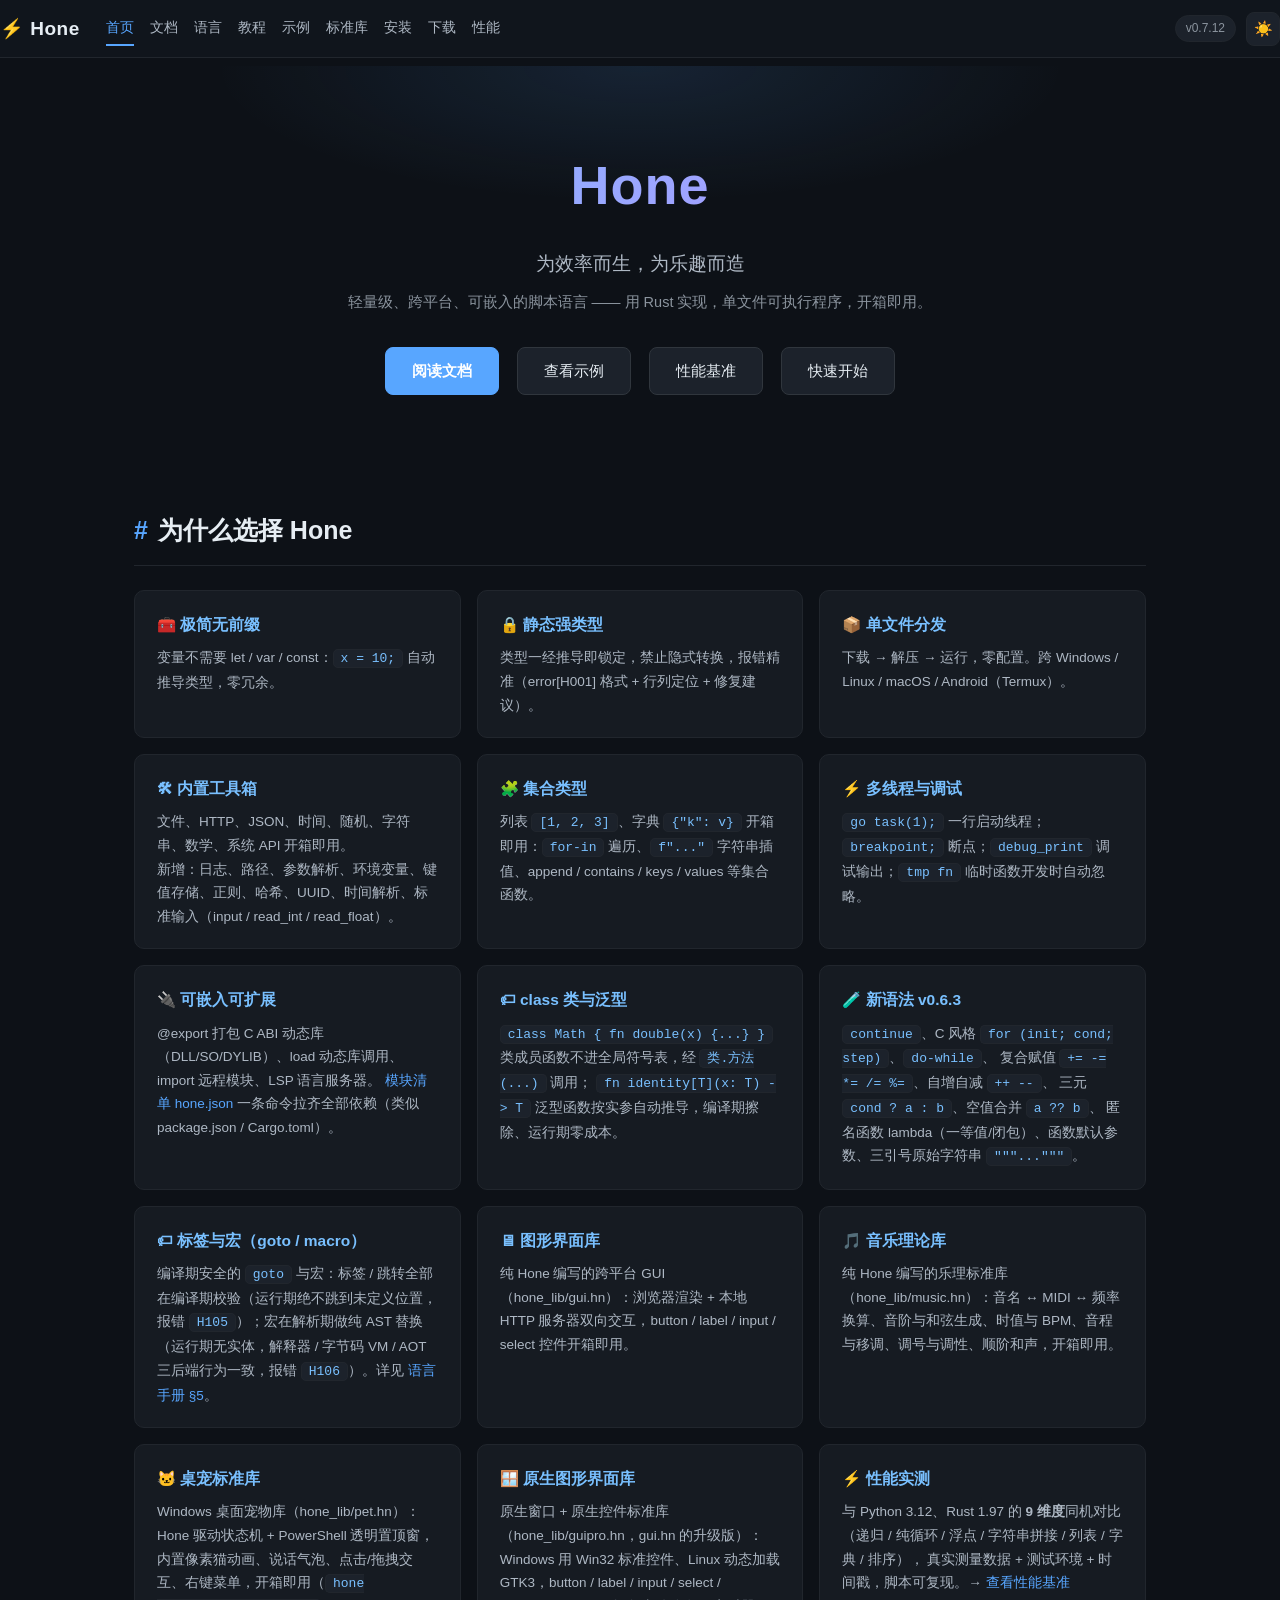
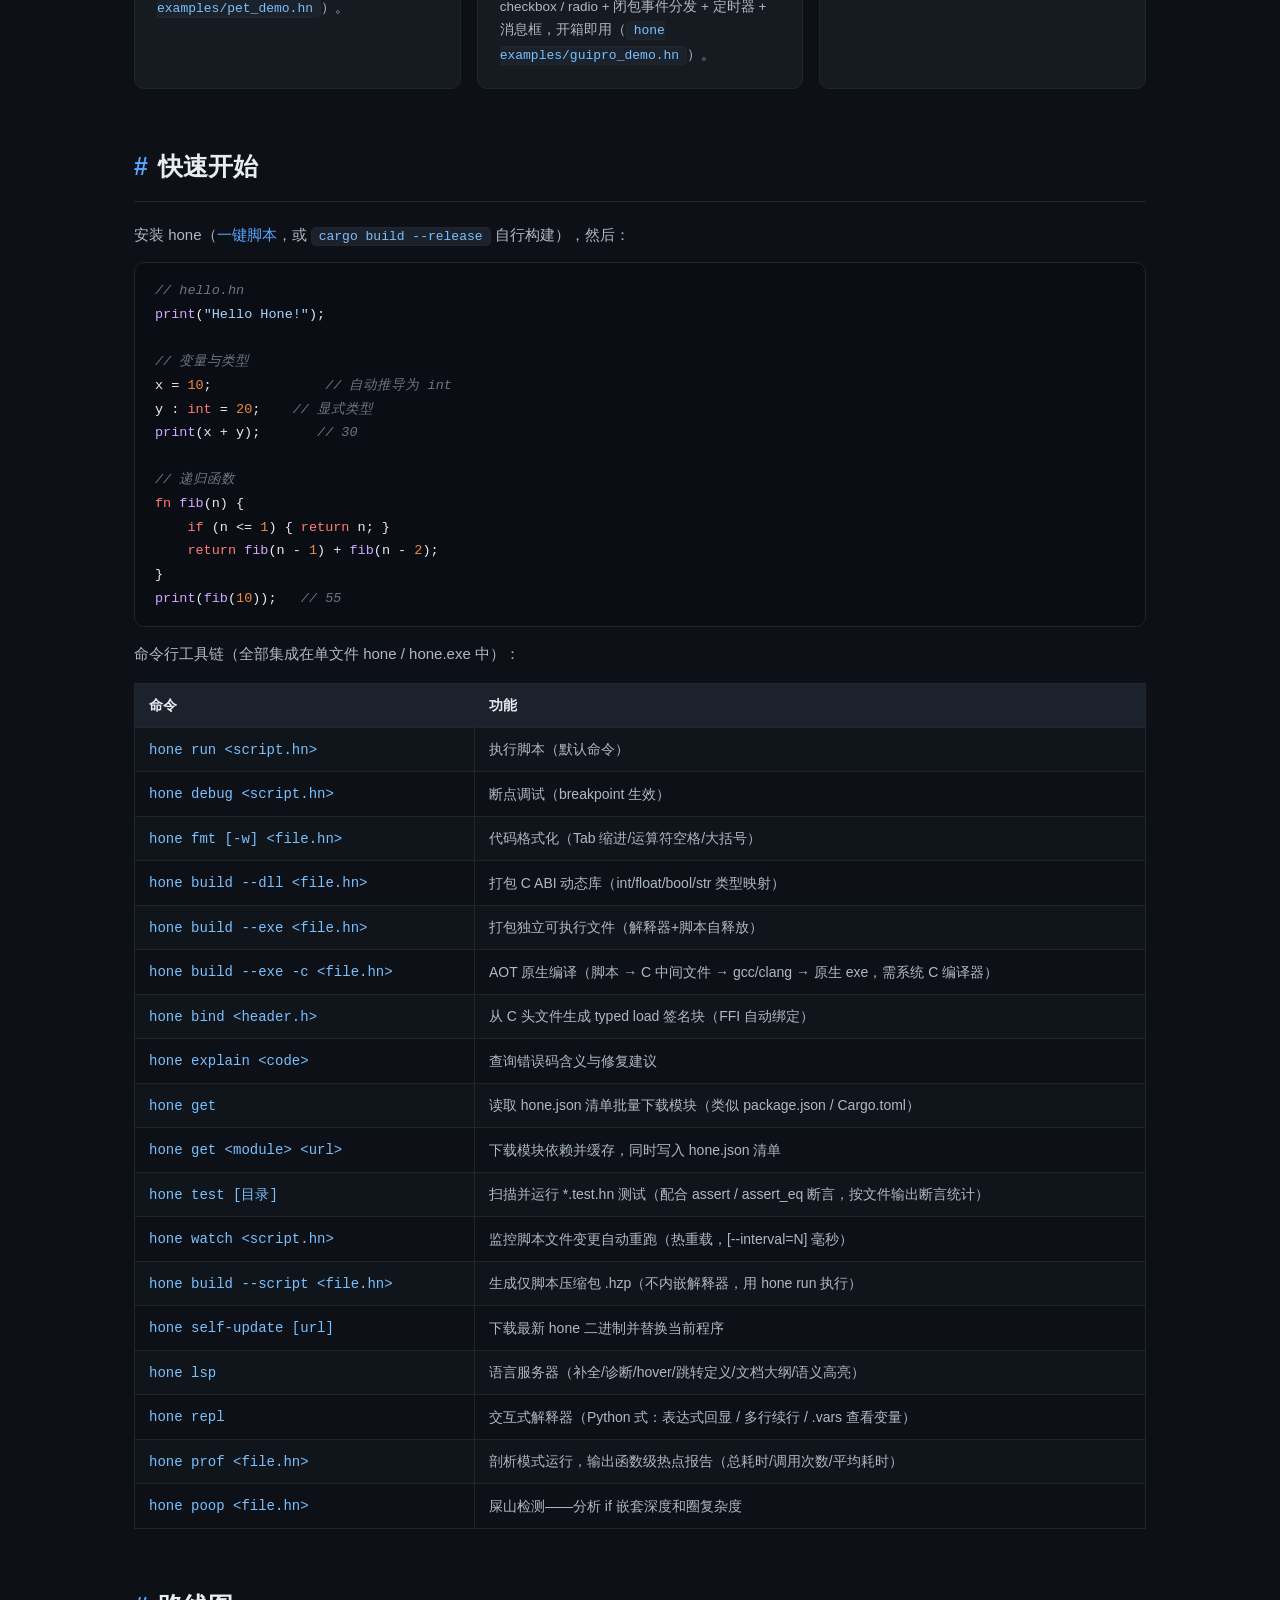
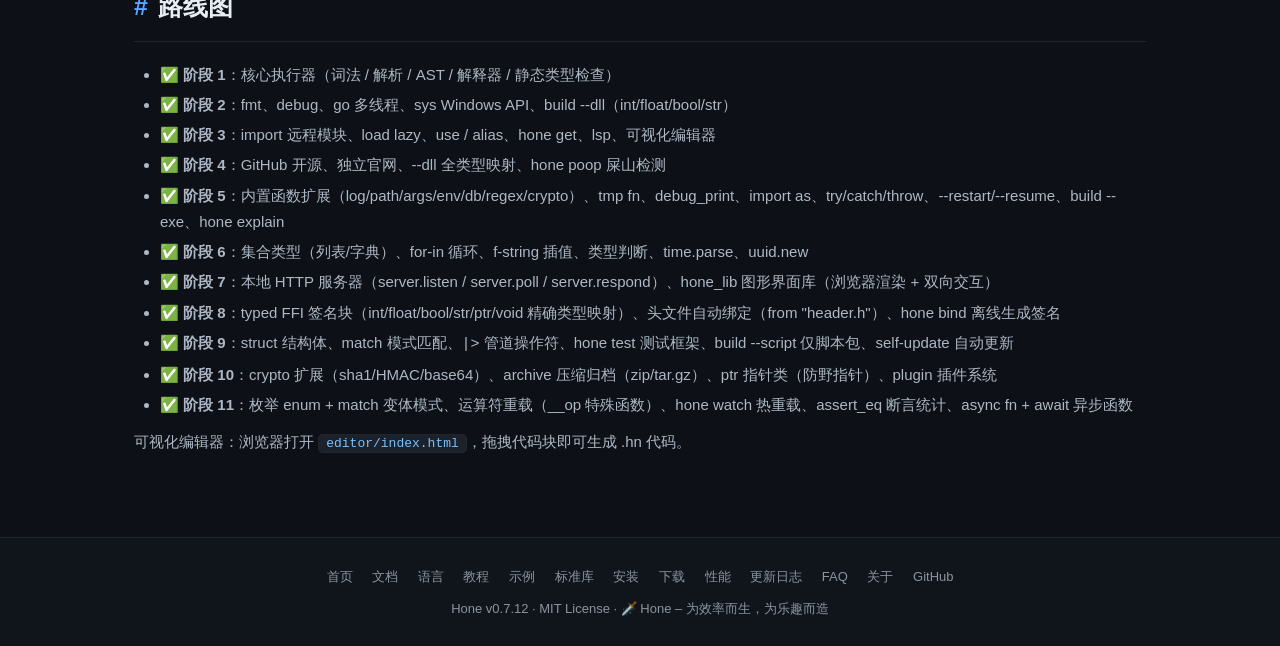
==== commit 09e7ed0d: "feat(v0.7.12): 新增 with 上下文、type 实例类、byte/bytes 字节类型、readonly 与切片，官网与文档同步 语言特性 - with 上下文管理器：with exp" ====
--- a/官网/index.html
+++ b/官网/index.html
@@ -37,7 +37,7 @@
     <a href="download.html">下载</a>
     <a href="perf.html">性能</a>
   </nav>
-  <span class="ver">v0.7.11</span>
+  <span class="ver">v0.7.12</span>
   <button class="theme-toggle" onclick="toggleTheme()" title="切换主题" aria-label="切换主题"><span class="ti-light">☀️</span><span class="ti-dark">🌙</span></button>
 </header>
 
@@ -157,7 +157,7 @@
     <a href="about.html">关于</a>
     <a href="https://github.com/shichencike/Hone">GitHub</a>
   </div>
-  Hone v0.7.11 · MIT License · <span class="sword">🗡️</span> Hone – 为效率而生，为乐趣而造
+  Hone v0.7.12 · MIT License · <span class="sword">🗡️</span> Hone – 为效率而生，为乐趣而造
 </footer>
 </body>
 </html>
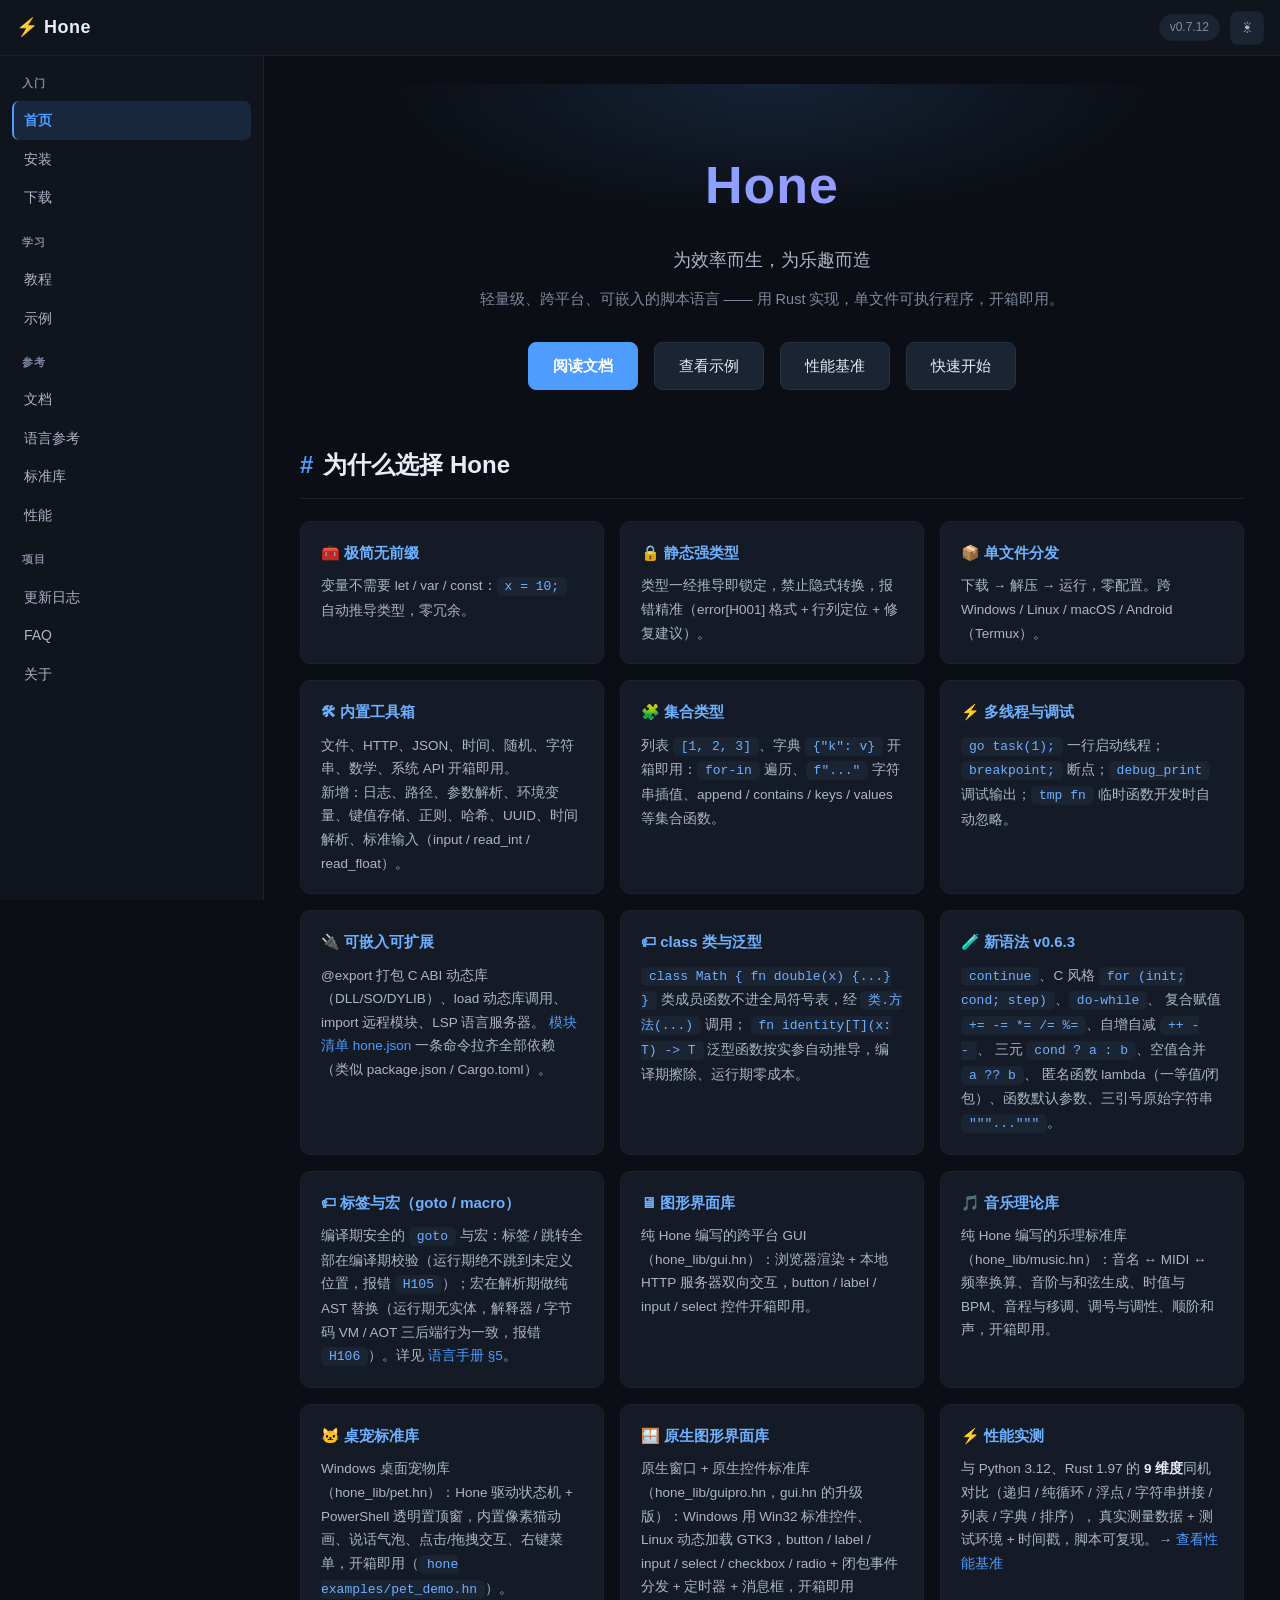
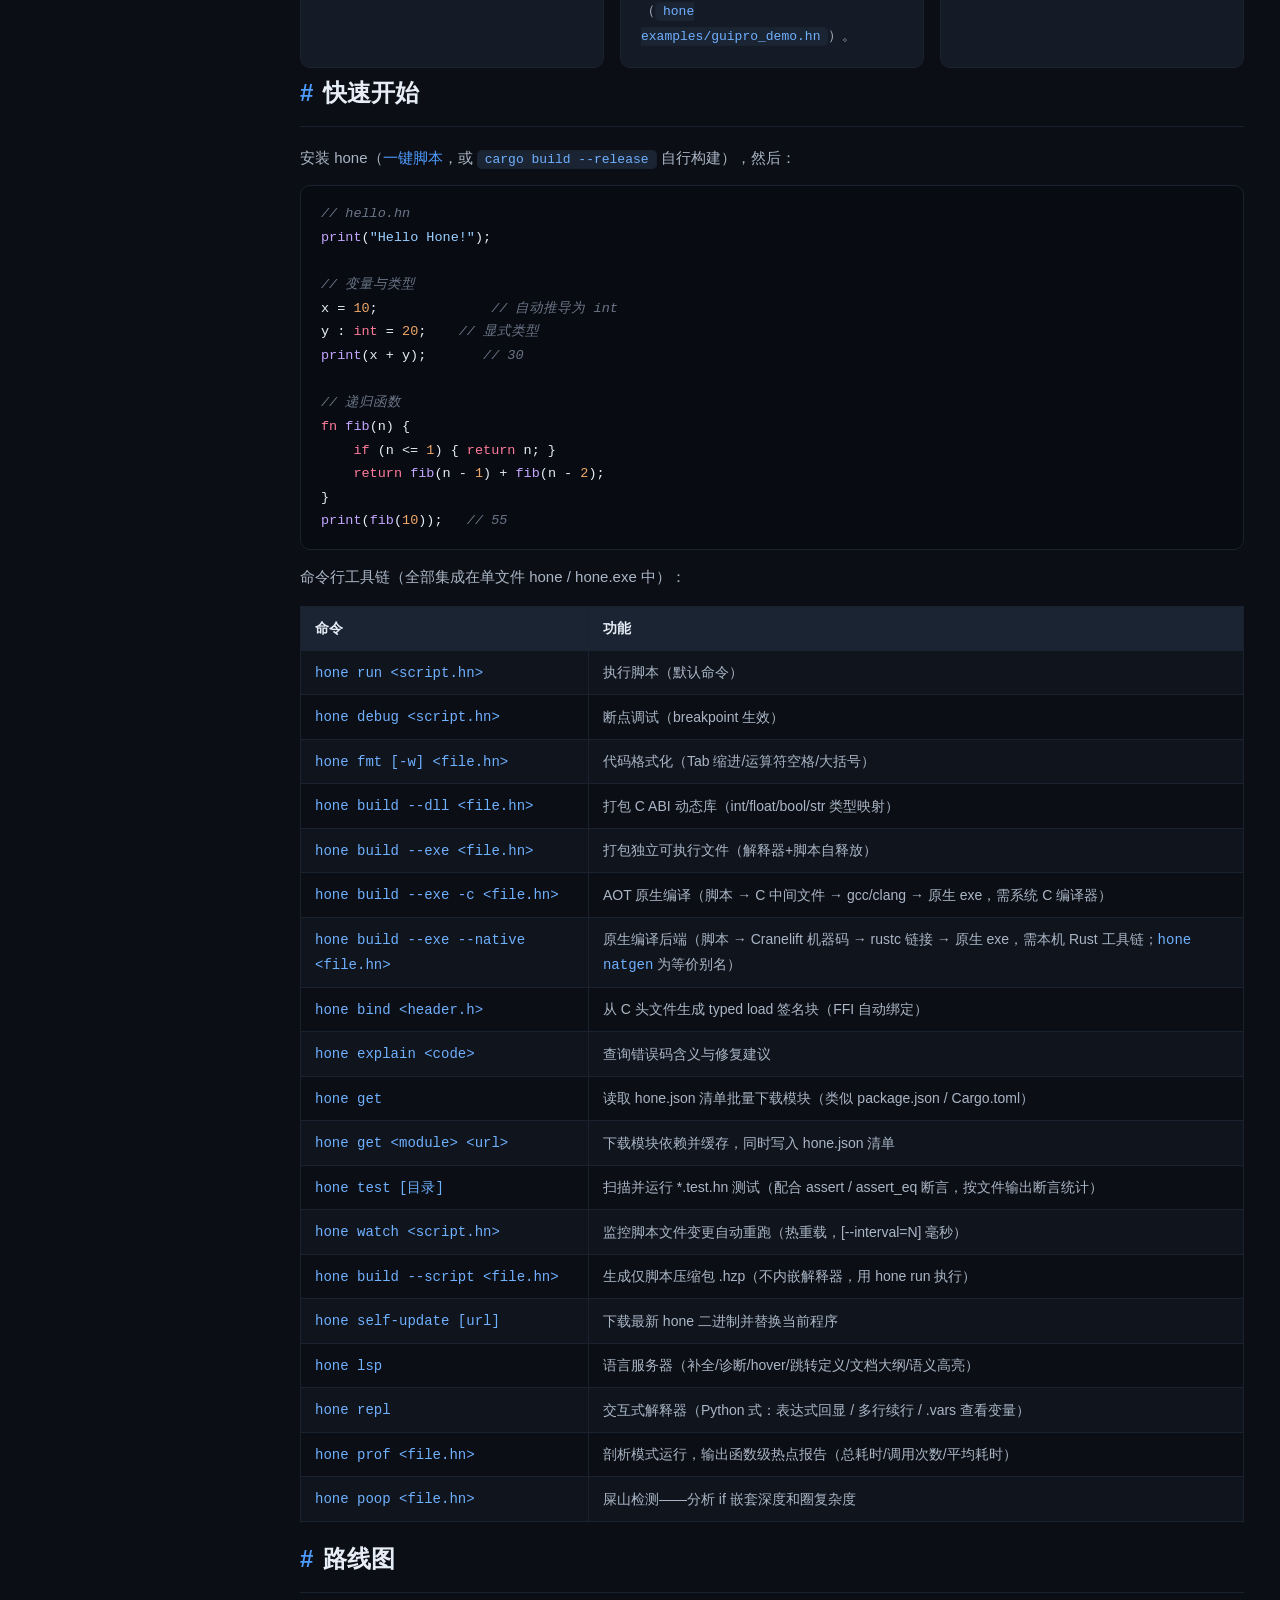
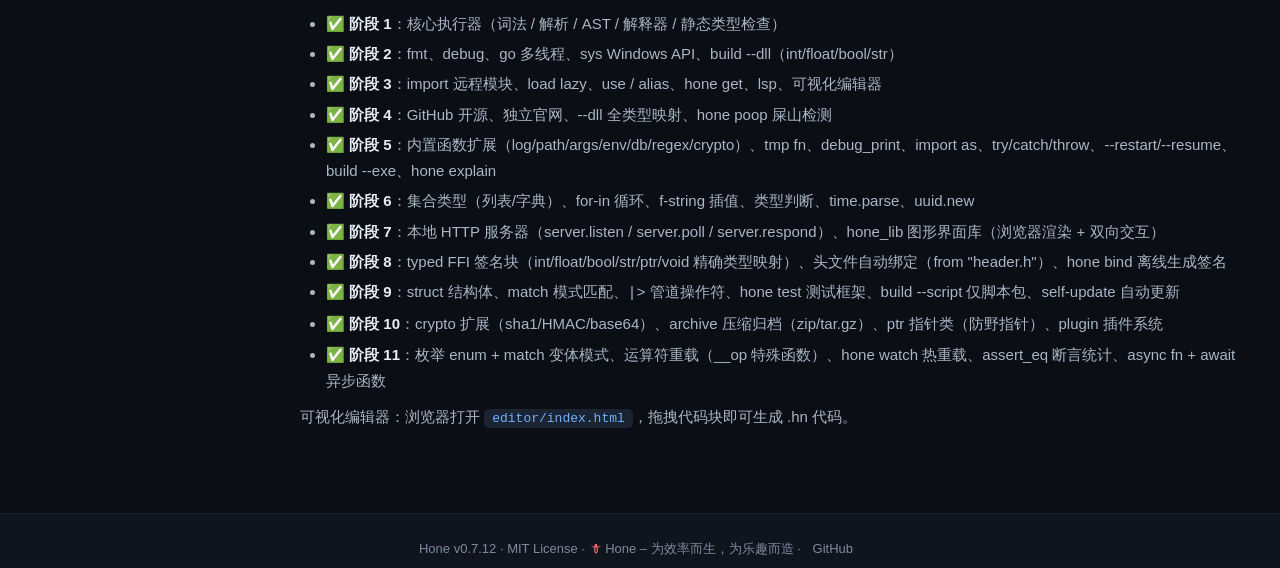
==== commit 2bc91be2: "feat: 原生编译后端 M0 落地（build --exe --native / natgen，三引擎逐字节对齐） - runtime（honeruntime）: 句柄式值模型 HnCell + 引" ====
--- a/官网/index.html
+++ b/官网/index.html
@@ -5,43 +5,54 @@
 <meta name="viewport" content="width=device-width, initial-scale=1.0">
 <title>Hone 编程语言 - 为效率而生，为乐趣而造</title>
 <meta name="description" content="Hone：轻量级、跨平台、可嵌入的脚本语言。用 Rust 实现，单文件可执行程序，静态强类型，开箱即用。">
-<meta name="theme-color" content="#0d1117">
+<meta name="theme-color" content="#0b0e14">
 <link rel="icon" href="favicon.png" type="image/png">
 <link rel="stylesheet" href="style.css">
-<script>
-/* 主题初始化：读取 localStorage 避免闪烁（默认深色）；切换函数供 header 按钮调用 */
-function toggleTheme(){
-  var h = document.documentElement;
-  var cur = h.getAttribute("data-theme") === "light" ? "dark" : "light";
-  h.setAttribute("data-theme", cur);
-  try { localStorage.setItem("hone-theme", cur); } catch(e) {}
-}
-(function(){
-  var t = "dark";
-  try { t = localStorage.getItem("hone-theme") || "dark"; } catch(e) {}
-  document.documentElement.setAttribute("data-theme", t);
-})();
-</script>
 </head>
 <body>
 <header>
-  <span class="logo"><span class="mark">⚡</span> Hone</span>
-  <nav>
-    <a href="index.html" class="active">首页</a>
-    <a href="docs.html">文档</a>
-    <a href="language.html">语言</a>
-    <a href="tutorial.html">教程</a>
-    <a href="examples.html">示例</a>
-    <a href="stdlib.html">标准库</a>
-    <a href="install.html">安装</a>
-    <a href="download.html">下载</a>
-    <a href="perf.html">性能</a>
-  </nav>
-  <span class="ver">v0.7.12</span>
-  <button class="theme-toggle" onclick="toggleTheme()" title="切换主题" aria-label="切换主题"><span class="ti-light">☀️</span><span class="ti-dark">🌙</span></button>
+  <button class="menu-btn" onclick="toggleNav()" aria-label="菜单">&#9776;</button>
+  <span class="logo"><span class="mark">&#9889;</span> Hone</span>
+  <span class="spacer"></span>
+  <span class="right">
+    <span class="ver">v0.7.12</span>
+    <button class="theme-toggle" onclick="toggleTheme()" title="切换主题" aria-label="切换主题"><span class="ti-light">&#9728;</span><span class="ti-dark">&#127769;</span></button>
+  </span>
 </header>
 
+<aside class="sidebar" id="sidebar">
+  <nav>
+    <div class="nav-group">
+      <div class="nav-title">入门</div>
+      <a href="index.html" class="active">首页</a>
+      <a href="install.html">安装</a>
+      <a href="download.html">下载</a>
+    </div>
+    <div class="nav-group">
+      <div class="nav-title">学习</div>
+      <a href="tutorial.html">教程</a>
+      <a href="examples.html">示例</a>
+    </div>
+    <div class="nav-group">
+      <div class="nav-title">参考</div>
+      <a href="docs.html">文档</a>
+      <a href="language.html">语言参考</a>
+      <a href="stdlib.html">标准库</a>
+      <a href="perf.html">性能</a>
+    </div>
+    <div class="nav-group">
+      <div class="nav-title">项目</div>
+      <a href="changelog.html">更新日志</a>
+      <a href="faq.html">FAQ</a>
+      <a href="about.html">关于</a>
+    </div>
+
+  </nav>
+</aside>
+<div class="sidebar-backdrop" id="navBackdrop"></div>
+
 <main>
+
   <div class="hero">
     <h1>Hone</h1>
     <p class="slogan">为效率而生，为乐趣而造</p>
@@ -107,6 +118,7 @@
       <tr><td><code>hone build --dll &lt;file.hn&gt;</code></td><td>打包 C ABI 动态库（int/float/bool/str 类型映射）</td></tr>
       <tr><td><code>hone build --exe &lt;file.hn&gt;</code></td><td>打包独立可执行文件（解释器+脚本自释放）</td></tr>
       <tr><td><code>hone build --exe -c &lt;file.hn&gt;</code></td><td>AOT 原生编译（脚本 → C 中间文件 → gcc/clang → 原生 exe，需系统 C 编译器）</td></tr>
+      <tr><td><code>hone build --exe --native &lt;file.hn&gt;</code></td><td>原生编译后端（脚本 → Cranelift 机器码 → rustc 链接 → 原生 exe，需本机 Rust 工具链；<code>hone natgen</code> 为等价别名）</td></tr>
       <tr><td><code>hone bind &lt;header.h&gt;</code></td><td>从 C 头文件生成 typed load 签名块（FFI 自动绑定）</td></tr>
       <tr><td><code>hone explain &lt;code&gt;</code></td><td>查询错误码含义与修复建议</td></tr>
       <tr><td><code>hone get</code></td><td>读取 hone.json 清单批量下载模块（类似 package.json / Cargo.toml）</td></tr>
@@ -139,25 +151,15 @@
      </ul>
     <p>可视化编辑器：浏览器打开 <code class="inline">editor/index.html</code>，拖拽代码块即可生成 .hn 代码。</p>
   </section>
+
 </main>
 
 <footer>
-  <div class="links">
-    <a href="index.html">首页</a>
-    <a href="docs.html">文档</a>
-    <a href="language.html">语言</a>
-    <a href="tutorial.html">教程</a>
-    <a href="examples.html">示例</a>
-    <a href="stdlib.html">标准库</a>
-    <a href="install.html">安装</a>
-    <a href="download.html">下载</a>
-    <a href="perf.html">性能</a>
-    <a href="changelog.html">更新日志</a>
-    <a href="faq.html">FAQ</a>
-    <a href="about.html">关于</a>
-    <a href="https://github.com/shichencike/Hone">GitHub</a>
-  </div>
-  Hone v0.7.12 · MIT License · <span class="sword">🗡️</span> Hone – 为效率而生，为乐趣而造
+  Hone v0.7.12 &middot; MIT License &middot; <span class="sword">&#128481;</span> Hone &ndash; 为效率而生，为乐趣而造
+  &middot; <a href="https://github.com/shichencike/Hone">GitHub</a>
 </footer>
+
+<script src="site.js"></script>
+
 </body>
 </html>
--- a/官网/style.css
+++ b/官网/style.css
@@ -1,65 +1,68 @@
 /* ==========================================================================
-   Hone 官网样式（重构版 v2）
-   主题：深色为主（现代开发者风格），浅色变体经 html[data-theme="light"] 手动切换
-   兼容性：目标 Android 8.1（Chrome 61 级 WebView）——
+   Hone 官网样式（重构版 v3 · 文档站）
+   主题：冷蓝精致风，深色为默认，浅色经 [data-theme] 切换
+   兼容性：目标 Android 8.1（Chrome 61 / WebView）——
      · flex 间距用 margin（flex gap 需 Chrome 84+）
      · 不用 aspect-ratio / clamp / min() / max() / :is() / :where()
-     · 不用 backdrop-filter / prefers-color-scheme（主题切换走 JS + localStorage）
+     · 不用 backdrop-filter / prefers-color-scheme
+     · CSS 变量（Chrome 49+）、grid（57+）、sticky（56+）均可；布局用 fixed 更稳
+     · JS 全部 var + function 声明，兼容 ES5 风格
    ========================================================================== */
 
-/* ---------- 主题变量：深色为默认，浅色经 [data-theme] 覆盖 ---------- */
+/* ---------- 主题变量：深色为默认 ---------- */
 :root {
-  --bg: #0d1117;
-  --bg-soft: #10151c;
-  --surface: #161b22;
-  --surface-2: #1c222b;
-  --border: #30363d;
-  --border-soft: #21262d;
-  --text: #e6edf3;
-  --text-2: #aeb8c4;
-  --text-3: #8b949e;
-  --accent: #58a6ff;
-  --accent-2: #79c0ff;
-  --accent-dim: rgba(88, 166, 255, 0.12);
-  --green: #3fb950;
-  --yellow: #d29922;
-  --red: #f85149;
-  --purple: #bc8cff;
-  --code-bg: #0a0e14;
-  --code-key: #ff7b72;    /* 关键字 */
-  --code-str: #a5d6ff;    /* 字符串 */
-  --code-num: #f0883e;    /* 数字 */
-  --code-fn: #d2a8ff;     /* 函数名 */
-  --code-com: #6e7681;    /* 注释 */
-  --shadow: 0 8px 24px rgba(0, 0, 0, 0.35);
+  --bg: #0b0e14;
+  --bg-soft: #0f141d;
+  --surface: #141b26;
+  --surface-2: #1b2433;
+  --border: #243044;
+  --border-soft: #1a2230;
+  --text: #e6edf6;
+  --text-2: #aab6c6;
+  --text-3: #7d8aa0;
+  --accent: #4f9cff;
+  --accent-2: #6fb0ff;
+  --accent-dim: rgba(79, 156, 255, 0.14);
+  --green: #46c463;
+  --yellow: #d6a02a;
+  --red: #ff6b6b;
+  --purple: #b48cff;
+  --code-bg: #080b11;
+  --code-key: #ff7b9c;
+  --code-str: #9ad0ff;
+  --code-num: #f0a868;
+  --code-fn: #c4a6ff;
+  --code-com: #6b7689;
+  --shadow: 0 8px 24px rgba(0, 0, 0, 0.4);
   --radius: 10px;
-  --header-h: 58px;
+  --header-h: 56px;
+  --sidebar-w: 264px;
 }
 
 html[data-theme="light"] {
-  --bg: #f6f8fa;
-  --bg-soft: #eef1f5;
+  --bg: #f5f8fc;
+  --bg-soft: #eef3f9;
   --surface: #ffffff;
-  --surface-2: #f0f3f6;
-  --border: #d0d7de;
-  --border-soft: #d8dee6;
-  --text: #1f2328;
-  --text-2: #424a53;
-  --text-3: #6e7781;
-  --accent: #0969da;
-  --accent-2: #1f6feb;
-  --accent-dim: rgba(9, 105, 218, 0.1);
+  --surface-2: #f1f5fa;
+  --border: #d4dde8;
+  --border-soft: #e4eaf1;
+  --text: #16202e;
+  --text-2: #46566a;
+  --text-3: #6b7a8d;
+  --accent: #1f6feb;
+  --accent-2: #2f7ff0;
+  --accent-dim: rgba(31, 111, 235, 0.10);
   --green: #1a7f37;
   --yellow: #9a6700;
   --red: #cf222e;
   --purple: #8250df;
-  --code-bg: #f6f8fa;
+  --code-bg: #f3f6fb;
   --code-key: #cf222e;
-  --code-str: #0a3069;
-  --code-num: #953800;
-  --code-fn: #8250df;
-  --code-com: #6e7781;
-  --shadow: 0 6px 20px rgba(140, 149, 159, 0.25);
+  --code-str: #0a4a8c;
+  --code-num: #9a4b00;
+  --code-fn: #7a3bc4;
+  --code-com: #6b7a8d;
+  --shadow: 0 6px 20px rgba(120, 140, 170, 0.22);
 }
 
 /* ---------- 基础 ---------- */
@@ -78,44 +81,37 @@
 a { color: var(--accent); text-decoration: none; }
 a:hover { text-decoration: underline; }
 ::selection { background: var(--accent-dim); color: var(--accent-2); }
-
-/* ---------- 顶部导航 ---------- */
+img { max-width: 100%; }
+
+/* 锚点跳转不被固定头遮挡 */
+h2, h3, h4, section, [id] { scroll-margin-top: 72px; }
+
+/* ---------- 顶部导航（全宽固定） ---------- */
 header {
-  position: sticky; top: 0; z-index: 20;
+  position: fixed; top: 0; left: 0; right: 0; z-index: 30;
+  height: var(--header-h);
+  display: flex; align-items: center;
+  padding: 0 16px;
   background: var(--bg-soft);
   border-bottom: 1px solid var(--border-soft);
-  height: var(--header-h);
-  display: flex; align-items: center;
-  padding: 0 24px;
-  margin: 0 -24px -24px;
   transition: background-color 0.25s ease;
 }
 header .logo {
-  font-size: 19px; font-weight: 700;
+  font-size: 18px; font-weight: 700;
   color: var(--text);
   letter-spacing: 0.5px;
-  margin-right: 26px;
   white-space: nowrap;
 }
 header .logo .mark { color: var(--accent); }
-header nav { display: flex; flex: 1; flex-wrap: wrap; }
-header nav a {
-  color: var(--text-2);
-  font-size: 14px;
-  padding: 4px 0;
-  margin: 0 16px 0 0;
-  border-bottom: 2px solid transparent;
-  transition: color 0.15s ease, border-color 0.15s ease;
-}
-header nav a:hover { color: var(--text); text-decoration: none; }
-header nav a.active { color: var(--accent); border-bottom-color: var(--accent); }
+header .spacer { flex: 1; }
+header .right { display: flex; align-items: center; }
 header .ver {
   color: var(--text-3); font-size: 12px;
   background: var(--surface-2);
   border: 1px solid var(--border-soft);
   border-radius: 20px;
   padding: 2px 10px;
-  margin-left: 10px;
+  margin-right: 10px;
   white-space: nowrap;
 }
 header .theme-toggle {
@@ -126,26 +122,112 @@
   font-size: 15px;
   width: 34px; height: 34px;
   cursor: pointer;
-  margin-left: 10px;
   transition: color 0.15s ease, border-color 0.15s ease, background 0.15s ease;
 }
 header .theme-toggle:hover { color: var(--text); border-color: var(--accent); }
-/* 主题切换按钮：深色显示 ☀️（切浅色），浅色显示 🌙（切深色） */
 header .theme-toggle .ti-dark { display: none; }
 html[data-theme="light"] header .theme-toggle .ti-dark { display: inline; }
 html[data-theme="light"] header .theme-toggle .ti-light { display: none; }
 
-/* ---------- 主容器 ---------- */
-main { max-width: 1060px; margin: 0 auto; padding: 32px 24px 72px; }
+/* 汉堡按钮：仅移动端显示 */
+.menu-btn {
+  display: none;
+  background: var(--surface-2);
+  border: 1px solid var(--border-soft);
+  border-radius: 8px;
+  color: var(--text-2);
+  width: 34px; height: 34px;
+  cursor: pointer;
+  margin-right: 12px;
+  font-size: 16px;
+  line-height: 1;
+}
+.menu-btn:hover { color: var(--text); border-color: var(--accent); }
+
+/* ---------- 左侧目录（桌面固定） ---------- */
+.sidebar {
+  position: fixed;
+  top: var(--header-h); left: 0; bottom: 0;
+  width: var(--sidebar-w);
+  overflow-y: auto;
+  background: var(--bg-soft);
+  border-right: 1px solid var(--border-soft);
+  padding: 18px 12px 48px;
+  z-index: 20;
+  transition: left 0.25s ease;
+}
+.nav-group { margin-bottom: 16px; }
+.nav-group > .nav-title {
+  font-size: 11px;
+  text-transform: uppercase;
+  letter-spacing: 0.09em;
+  color: var(--text-3);
+  font-weight: 700;
+  margin: 0 10px 8px;
+}
+.sidebar a {
+  display: block;
+  color: var(--text-2);
+  font-size: 14px;
+  padding: 7px 10px;
+  border-radius: 7px;
+  border-left: 2px solid transparent;
+  white-space: nowrap;
+  overflow: hidden;
+  text-overflow: ellipsis;
+}
+.sidebar a:hover { color: var(--text); background: var(--surface); text-decoration: none; }
+.sidebar a.active {
+  color: var(--accent);
+  background: var(--accent-dim);
+  border-left-color: var(--accent);
+  font-weight: 600;
+}
+.sidebar .page-toc { margin-top: 4px; padding-top: 10px; border-top: 1px solid var(--border-soft); }
+.sidebar .page-toc a { font-size: 13px; padding: 5px 10px 5px 20px; color: var(--text-3); }
+.sidebar .page-toc a:hover { color: var(--text); }
+
+/* 移动端抽屉遮罩 */
+.sidebar-backdrop {
+  display: none;
+  position: fixed; inset: 0;
+  background: rgba(0, 0, 0, 0.5);
+  z-index: 19;
+}
+
+/* ---------- 主内容 ---------- */
+main {
+  margin-left: var(--sidebar-w);
+  margin-top: var(--header-h);
+  padding: 28px 36px 72px;
+  max-width: 1020px;
+}
+main h1 { font-size: 30px; color: var(--text); margin-bottom: 8px; font-weight: 800; }
+main h2 {
+  font-size: 24px;
+  color: var(--text);
+  border-bottom: 1px solid var(--border-soft);
+  padding-bottom: 12px;
+  margin: 40px 0 18px;
+  font-weight: 700;
+}
 main h2:first-child { margin-top: 4px; }
+main h2 .hash { color: var(--accent); margin-right: 10px; }
+main h3 { font-size: 18px; color: var(--text); margin: 28px 0 12px; font-weight: 600; }
+main h4 { font-size: 15.5px; color: var(--text); margin: 20px 0 10px; font-weight: 600; }
+main p { margin: 10px 0; color: var(--text-2); }
+main ul, main ol { margin: 10px 0 10px 26px; color: var(--text-2); }
+main li { margin: 4px 0; }
+main strong { color: var(--text); }
 
 /* ---------- 首页 hero ---------- */
 .hero {
   text-align: center;
-  padding: 72px 16px 48px;
+  padding: 56px 16px 40px;
   background:
-    radial-gradient(ellipse 60% 50% at 50% 0%, var(--accent-dim), transparent 70%),
+    radial-gradient(ellipse 60% 55% at 50% 0%, var(--accent-dim), transparent 70%),
     transparent;
+  border-radius: var(--radius);
 }
 .hero .badge {
   display: inline-block;
@@ -155,10 +237,10 @@
   border: 1px solid var(--border);
   border-radius: 20px;
   padding: 3px 14px;
-  margin-bottom: 18px;
+  margin-bottom: 16px;
 }
 .hero h1 {
-  font-size: 54px;
+  font-size: 52px;
   font-weight: 800;
   letter-spacing: 1px;
   background: linear-gradient(120deg, var(--accent-2), var(--purple));
@@ -166,10 +248,10 @@
   -webkit-text-fill-color: transparent;
   background-clip: text;
 }
-.hero .slogan { font-size: 19px; color: var(--text-2); margin-top: 14px; font-weight: 500; }
+.hero .slogan { font-size: 18px; color: var(--text-2); margin-top: 14px; font-weight: 500; }
 .hero .desc { color: var(--text-3); font-size: 14.5px; margin-top: 8px; }
-.hero .btns { margin-top: 32px; }
-.hero .btns .btn { margin: 0 7px 10px; }
+.hero .btns { margin-top: 30px; }
+.hero .btns .btn { margin: 0 6px 10px; }
 
 .btn {
   display: inline-block;
@@ -177,7 +259,7 @@
   color: var(--text) !important;
   border: 1px solid var(--border);
   border-radius: 8px;
-  padding: 10px 26px;
+  padding: 10px 24px;
   font-size: 15px;
   text-decoration: none !important;
   transition: border-color 0.15s ease, transform 0.15s ease, background 0.15s ease;
@@ -191,39 +273,22 @@
 }
 .btn.primary:hover { background: var(--accent-2); }
 
-/* ---------- 区块与标题 ---------- */
-section { margin-top: 56px; }
-h2 {
-  font-size: 25px;
-  color: var(--text);
-  border-bottom: 1px solid var(--border-soft);
-  padding-bottom: 12px;
-  margin-bottom: 20px;
-  font-weight: 700;
-}
-h2 .hash { color: var(--accent); margin-right: 10px; }
-h3 { font-size: 18.5px; color: var(--text); margin: 30px 0 12px; font-weight: 600; }
-h4 { font-size: 16px; }
-p { margin: 10px 0; color: var(--text-2); }
-ul, ol { margin: 10px 0 10px 26px; color: var(--text-2); }
-li { margin: 4px 0; }
-
 /* ---------- 特性卡片 ---------- */
 .cards {
   display: grid;
-  grid-template-columns: repeat(auto-fit, minmax(280px, 1fr));
+  grid-template-columns: repeat(auto-fit, minmax(270px, 1fr));
   grid-gap: 16px;
-  margin-top: 24px;
+  margin-top: 22px;
 }
 .card {
   background: var(--surface);
   border: 1px solid var(--border-soft);
   border-radius: var(--radius);
-  padding: 20px 22px;
+  padding: 18px 20px;
   transition: border-color 0.15s ease, transform 0.15s ease, box-shadow 0.15s ease;
 }
 .card:hover { border-color: var(--border); transform: translateY(-2px); box-shadow: var(--shadow); }
-.card h4 { color: var(--accent-2); font-size: 15.5px; margin-bottom: 8px; }
+.card h4 { color: var(--accent-2); font-size: 15px; margin: 0 0 8px; }
 .card p { color: var(--text-2); font-size: 13.5px; margin: 0; }
 
 /* ---------- 代码块 ---------- */
@@ -239,12 +304,12 @@
   line-height: 1.75;
   margin: 14px 0;
 }
-pre code { color: var(--text); }
-pre .c { color: var(--code-com); font-style: italic; }   /* 注释 */
-pre .k { color: var(--code-key); }                       /* 关键字 */
-pre .s { color: var(--code-str); }                       /* 字符串 */
-pre .n { color: var(--code-num); }                       /* 数字 */
-pre .f { color: var(--code-fn); }                        /* 函数名 */
+pre code { color: var(--text); font-family: inherit; }
+pre .c { color: var(--code-com); font-style: italic; }
+pre .k { color: var(--code-key); }
+pre .s { color: var(--code-str); }
+pre .n { color: var(--code-num); }
+pre .f { color: var(--code-fn); }
 
 code.inline {
   background: var(--surface-2);
@@ -268,7 +333,7 @@
 footer {
   border-top: 1px solid var(--border-soft);
   background: var(--bg-soft);
-  padding: 26px 24px 30px;
+  padding: 22px 24px 28px;
   text-align: center;
   color: var(--text-3);
   font-size: 13px;
@@ -277,9 +342,8 @@
 footer a { color: var(--text-3); margin: 0 8px; }
 footer a:hover { color: var(--accent); }
 footer .sword { color: var(--red); }
-footer .links { margin-bottom: 6px; }
-
-/* ---------- 文档页目录 ---------- */
+
+/* ---------- 文档页内目录（旧 .toc，迁移后一般移入侧栏） ---------- */
 .toc {
   background: var(--surface);
   border: 1px solid var(--border-soft);
@@ -290,7 +354,7 @@
 .toc a { font-size: 14px; }
 .toc li { margin: 3px 0; }
 
-/* ---------- 搜索框 ---------- */
+/* ---------- 搜索框（docs / language） ---------- */
 .search-box {
   width: 100%;
   max-width: 460px;
@@ -308,15 +372,14 @@
 .search-box::placeholder { color: var(--text-3); }
 .search-count { color: var(--text-3); font-size: 13px; margin-bottom: 12px; }
 
-/* ---------- 示例页代码块标题 ---------- */
-.example { margin-top: 40px; }
+/* ---------- 示例页 ---------- */
+.example { margin-top: 36px; }
 .example .title { font-size: 16.5px; color: var(--text); font-weight: 600; margin-bottom: 4px; }
 .example .title::before { content: "▸ "; color: var(--accent); }
 .example .note { color: var(--text-3); font-size: 13px; margin-bottom: 10px; }
 
 /* ---------- 下载中心页 ---------- */
 .dl-intro { color: var(--text-2); margin-bottom: 8px; }
-.dl-tabs { margin: 18px 0; }
 .dl-card {
   display: flex;
   align-items: center;
@@ -340,7 +403,6 @@
 .dl-card .dl-desc { font-size: 13px; color: var(--text-3); }
 .dl-card .btn { padding: 8px 18px; font-size: 14px; }
 .dl-btns { display: flex; align-items: center; margin-left: 12px; }
-/* Chrome 61（Android 8.1 WebView）不支持 flex gap，用 margin 实现按钮间距 */
 .dl-btns .btn { margin-left: 0; white-space: nowrap; }
 .dl-btns .btn:not(:last-child) { margin-right: 10px; }
 .dl-note {
@@ -358,8 +420,8 @@
   background: var(--surface);
   border: 1px solid var(--border-soft);
   border-radius: var(--radius);
-  padding: 22px 26px;
-  margin: 18px 0;
+  padding: 20px 24px;
+  margin: 16px 0;
 }
 .release .ver-tag {
   display: inline-block;
@@ -375,21 +437,22 @@
 .release .date { color: var(--text-3); font-size: 13px; margin-left: 10px; }
 .release h4 { color: var(--text); margin: 14px 0 6px; font-size: 15px; }
 .release h4::before { content: "— "; color: var(--accent); }
+.release h4 .flag { font-weight: 700; margin-right: 2px; }
+.release h4 .flag.add { color: var(--green); }
+.release h4 .flag.fix { color: var(--yellow); }
+.release h4 .flag.doc { color: var(--accent-2); }
+.release h4 .flag.chg { color: var(--purple); }
 .release ul { margin: 6px 0 6px 24px; }
 .release li { font-size: 14px; color: var(--text-2); margin: 5px 0; }
-.release .flag { font-weight: 600; }
-.release .flag.add { color: var(--green); }
-.release .flag.fix { color: var(--yellow); }
-.release .flag.doc { color: var(--accent-2); }
-.release .flag.chg { color: var(--purple); }
+.release li code { color: var(--accent-2); }
 
 /* ---------- FAQ 页 ---------- */
 .faq-item {
   background: var(--surface);
   border: 1px solid var(--border-soft);
   border-radius: var(--radius);
-  margin: 14px 0;
-  padding: 18px 24px;
+  margin: 12px 0;
+  padding: 16px 22px;
 }
 .faq-item summary {
   cursor: pointer;
@@ -403,13 +466,16 @@
 .faq-item summary::before { content: "▸ "; color: var(--accent); }
 .faq-item[open] summary::before { content: "▾ "; }
 .faq-item .faq-a { color: var(--text-2); font-size: 14px; margin-top: 10px; padding-left: 22px; }
-.faq-group { font-size: 19px; margin: 44px 0 14px; padding-bottom: 8px; border-bottom: 1px solid var(--border-soft); color: var(--text); font-weight: 700; }
+.faq-group {
+  font-size: 19px; margin: 40px 0 12px; padding-bottom: 8px;
+  border-bottom: 1px solid var(--border-soft); color: var(--text); font-weight: 700;
+}
 .faq-group::before { content: "▸ "; color: var(--accent); }
 
 /* ---------- 关于页 ---------- */
 .about-grid {
   display: grid;
-  grid-template-columns: repeat(auto-fit, minmax(260px, 1fr));
+  grid-template-columns: repeat(auto-fit, minmax(250px, 1fr));
   grid-gap: 16px;
   margin-top: 20px;
 }
@@ -435,24 +501,39 @@
   padding: 1px 8px;
   margin-right: 6px;
 }
-
-/* ---------- 响应式 ---------- */
+.badge-new {
+  display: inline-block;
+  font-size: 11px;
+  color: var(--green);
+  background: rgba(70, 196, 99, 0.14);
+  border: 1px solid var(--border);
+  border-radius: 4px;
+  padding: 1px 7px;
+  margin-left: 8px;
+  vertical-align: middle;
+}
+
+/* ---------- 响应式：移动端抽屉 ---------- */
 @media (max-width: 860px) {
-  header { flex-wrap: wrap; height: auto; padding: 10px 16px; margin: 0 -16px -16px; }
-  header .logo { margin-right: 14px; }
-  header nav a { margin: 4px 12px 4px 0; font-size: 13.5px; }
-  header .ver { margin-left: 0; }
-  main { padding: 24px 16px 56px; }
-  .hero h1 { font-size: 40px; }
-  .hero { padding: 48px 8px 36px; }
-}
-
-@media (max-width: 480px) {
-  .hero h1 { font-size: 32px; }
-  .btn { padding: 9px 18px; font-size: 14px; }
+  .menu-btn { display: inline-flex; }
+  .sidebar { left: -280px; }
+  body.nav-open .sidebar { left: 0; }
+  body.nav-open .sidebar-backdrop { display: block; }
+  main {
+    margin-left: 0;
+    padding: 20px 16px 56px;
+    max-width: 100%;
+  }
+  .hero h1 { font-size: 38px; }
+  .hero { padding: 40px 8px 30px; }
   pre { font-size: 12.5px; padding: 12px 14px; }
   table { font-size: 13px; }
   th, td { padding: 7px 10px; }
   .dl-card { padding: 14px 16px; }
-  .release { padding: 16px 18px; }
-}
+}
+
+@media (max-width: 480px) {
+  .hero h1 { font-size: 30px; }
+  .btn { padding: 9px 18px; font-size: 14px; }
+  main { padding: 18px 12px 48px; }
+}
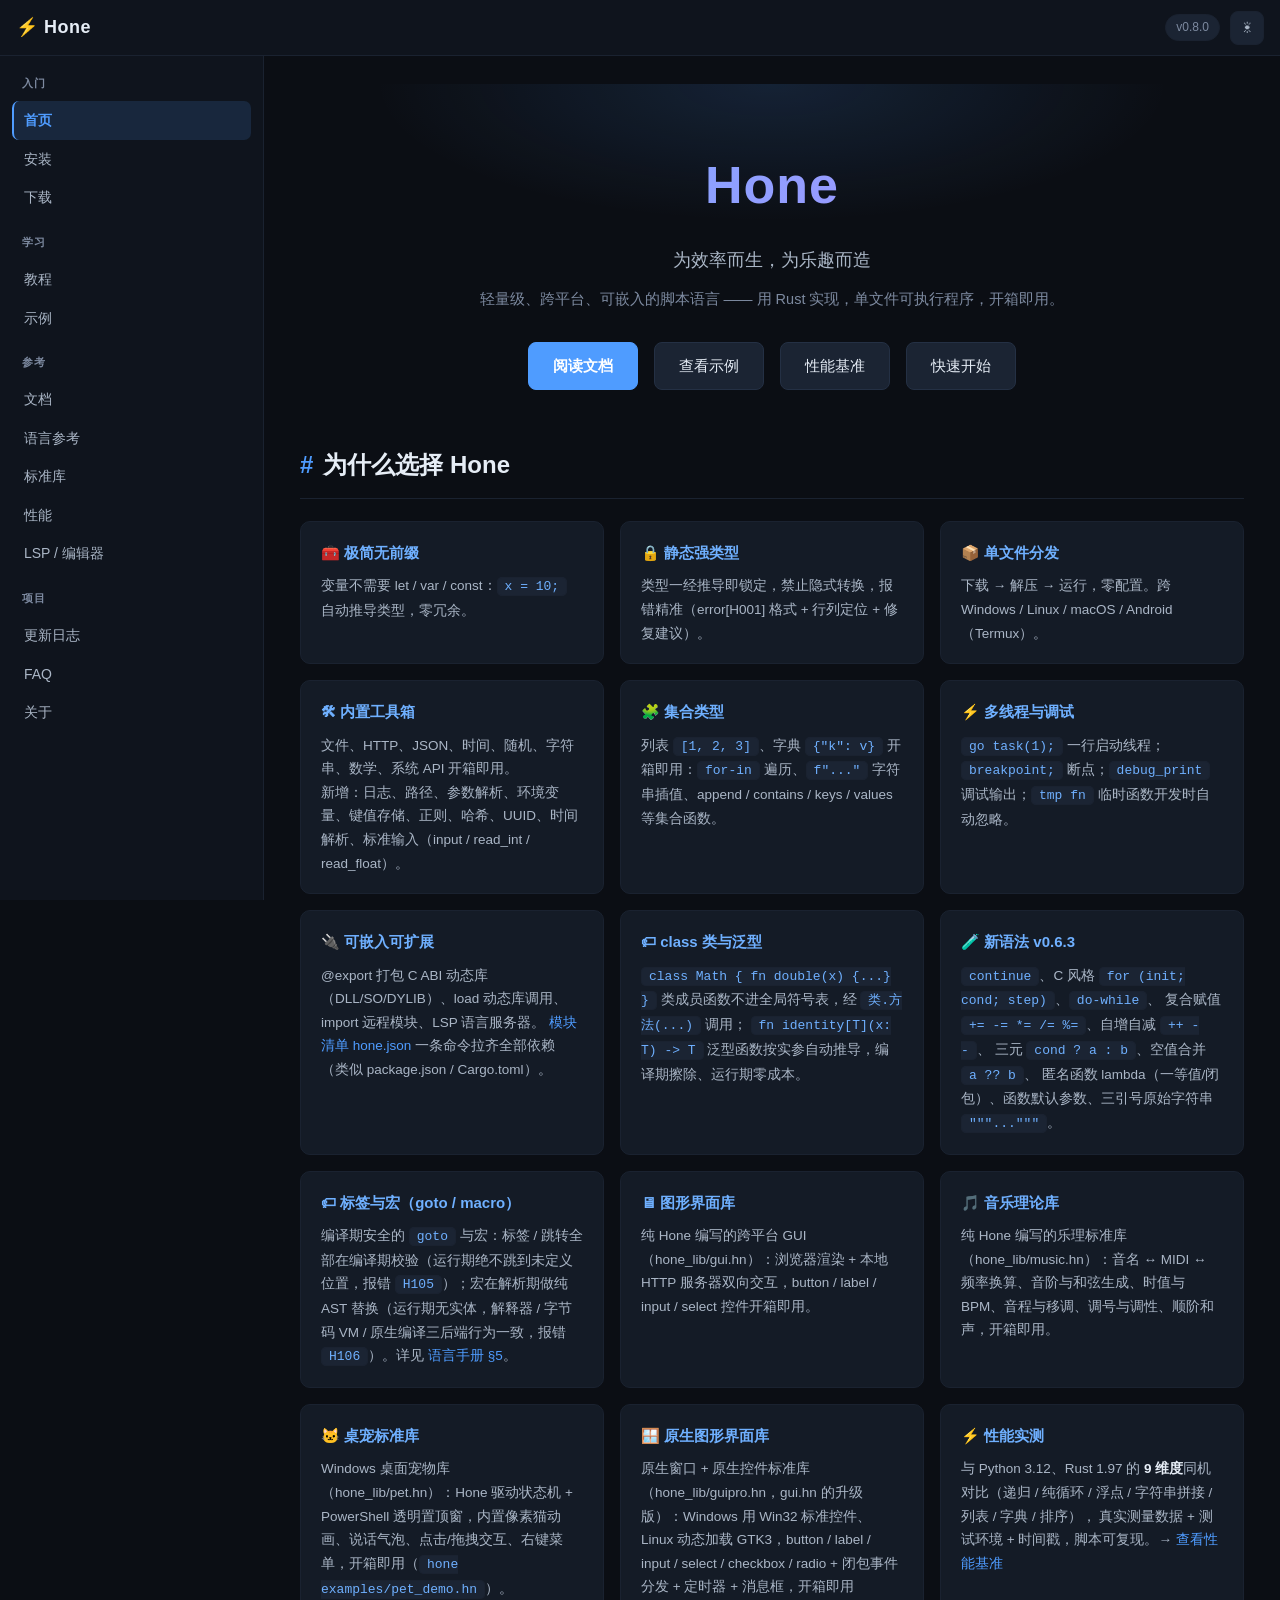
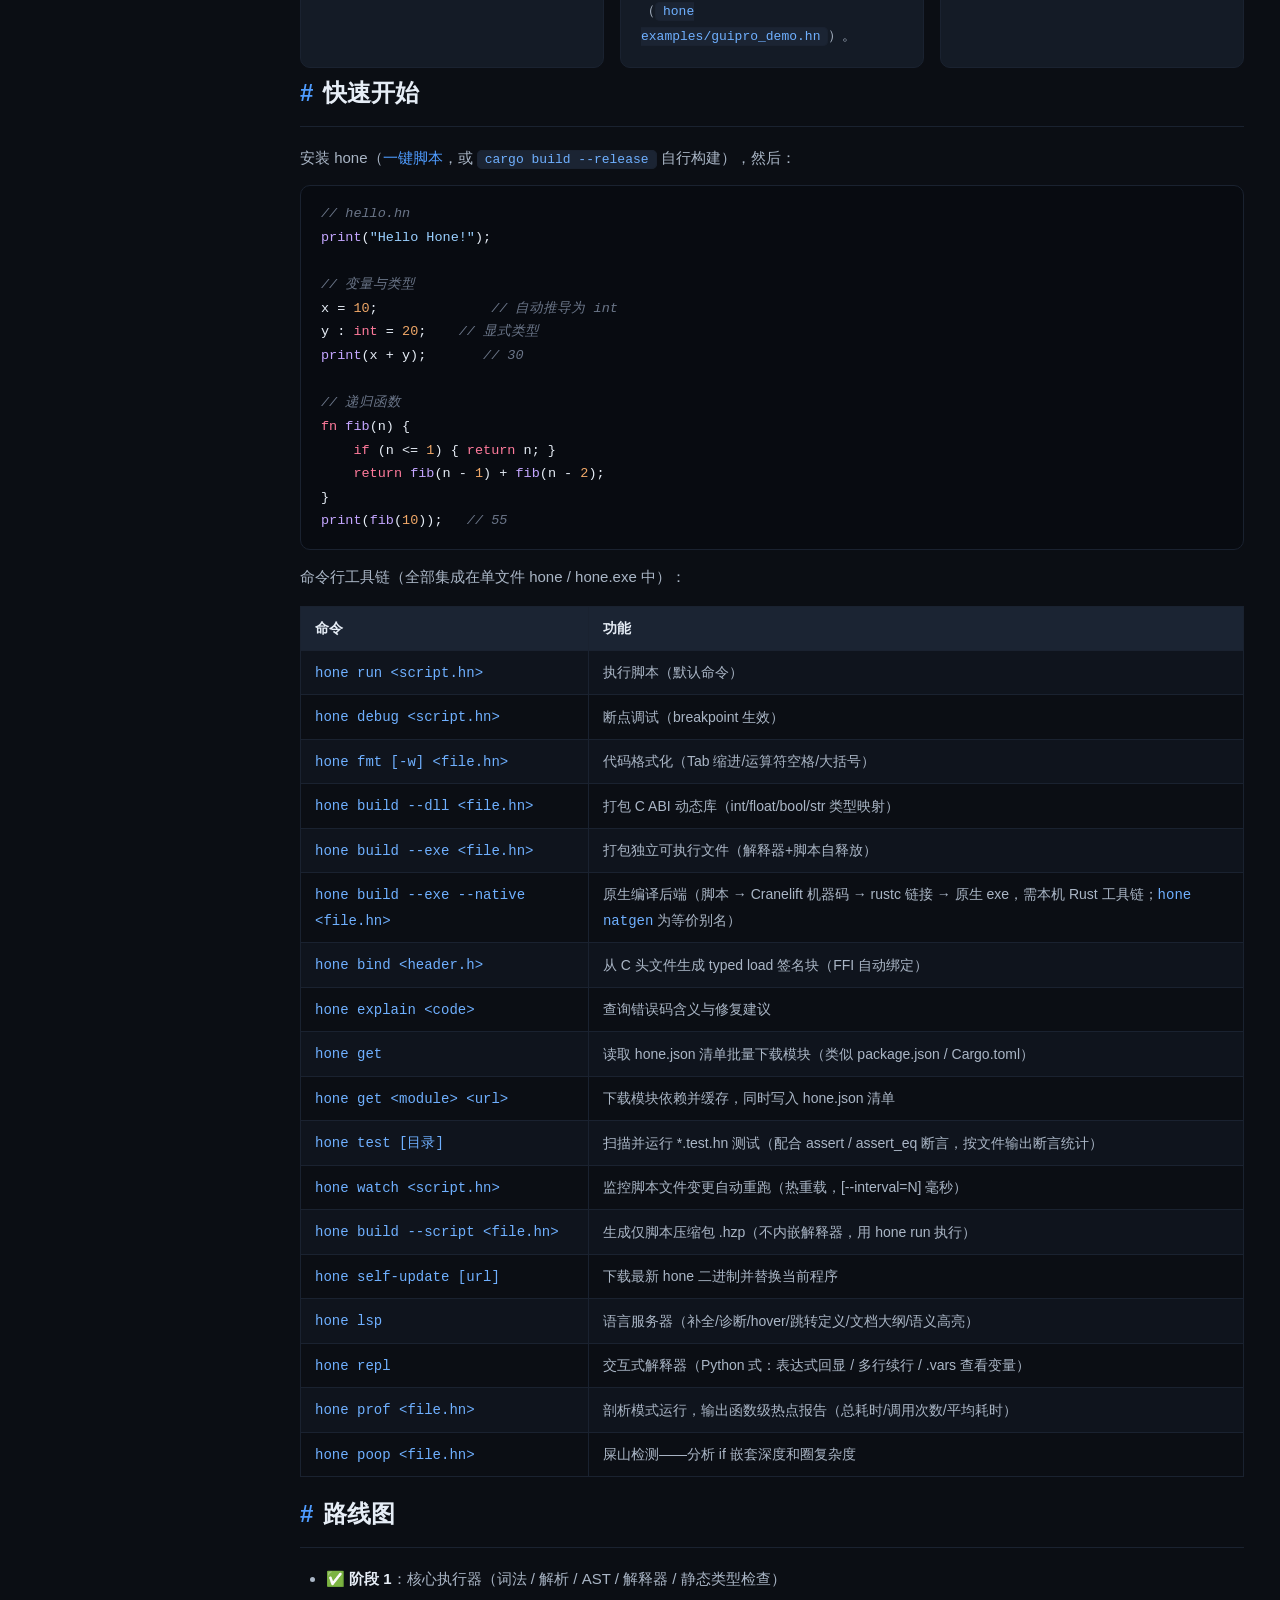
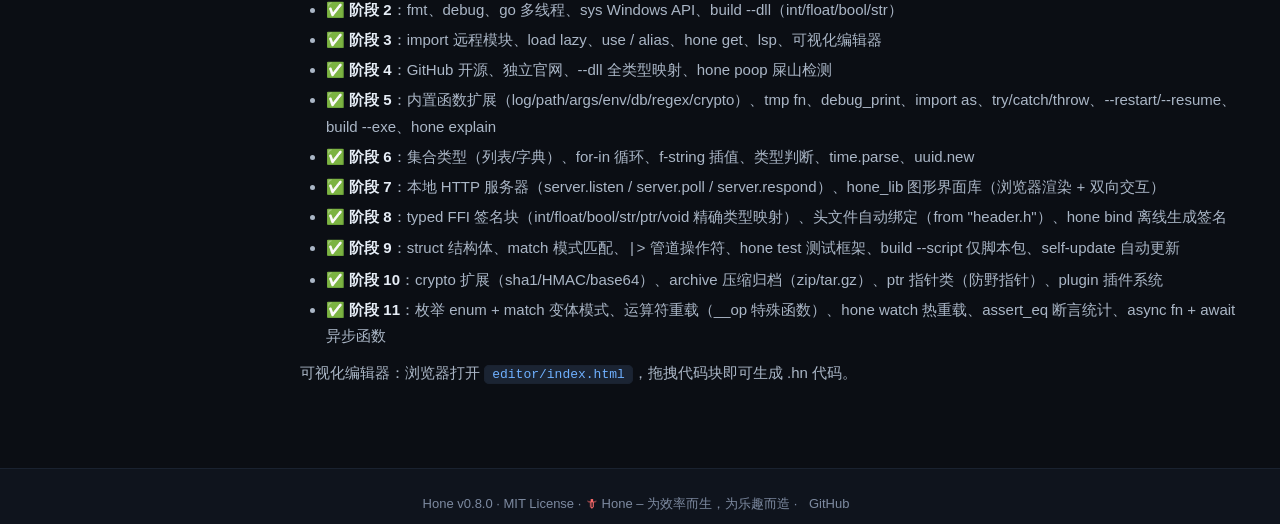
==== commit 7a52e32d: "feat(v0.8.0): 原生编译后端 M2/M3 全量落地（G2.x/G3.x）；移除 AOT 后端（build --exe -c）；文档与官网同步" ====
--- a/官网/index.html
+++ b/官网/index.html
@@ -15,7 +15,7 @@
   <span class="logo"><span class="mark">&#9889;</span> Hone</span>
   <span class="spacer"></span>
   <span class="right">
-    <span class="ver">v0.7.12</span>
+    <span class="ver">v0.8.0</span>
     <button class="theme-toggle" onclick="toggleTheme()" title="切换主题" aria-label="切换主题"><span class="ti-light">&#9728;</span><span class="ti-dark">&#127769;</span></button>
   </span>
 </header>
@@ -39,6 +39,7 @@
       <a href="language.html">语言参考</a>
       <a href="stdlib.html">标准库</a>
       <a href="perf.html">性能</a>
+      <a href="lsp.html">LSP / 编辑器</a>
     </div>
     <div class="nav-group">
       <div class="nav-title">项目</div>
@@ -82,7 +83,7 @@
         复合赋值 <code class="inline">+= -= *= /= %=</code>、自增自减 <code class="inline">++ --</code>、
         三元 <code class="inline">cond ? a : b</code>、空值合并 <code class="inline">a ?? b</code>、
         匿名函数 lambda（一等值/闭包）、函数默认参数、三引号原始字符串 <code class="inline">"""..."""</code>。</p></div>
-      <div class="card"><h4>🏷 标签与宏（goto / macro）</h4><p>编译期安全的 <code class="inline">goto</code> 与宏：标签 / 跳转全部在编译期校验（运行期绝不跳到未定义位置，报错 <code class="inline">H105</code>）；宏在解析期做纯 AST 替换（运行期无实体，解释器 / 字节码 VM / AOT 三后端行为一致，报错 <code class="inline">H106</code>）。详见 <a href="docs.html#control">语言手册 §5</a>。</p></div>
+      <div class="card"><h4>🏷 标签与宏（goto / macro）</h4><p>编译期安全的 <code class="inline">goto</code> 与宏：标签 / 跳转全部在编译期校验（运行期绝不跳到未定义位置，报错 <code class="inline">H105</code>）；宏在解析期做纯 AST 替换（运行期无实体，解释器 / 字节码 VM / 原生编译三后端行为一致，报错 <code class="inline">H106</code>）。详见 <a href="docs.html#control">语言手册 §5</a>。</p></div>
       <div class="card"><h4>🖥 图形界面库</h4><p>纯 Hone 编写的跨平台 GUI（hone_lib/gui.hn）：浏览器渲染 + 本地 HTTP 服务器双向交互，button / label / input / select 控件开箱即用。</p></div>
       <div class="card"><h4>🎵 音乐理论库</h4><p>纯 Hone 编写的乐理标准库（hone_lib/music.hn）：音名 ↔ MIDI ↔ 频率换算、音阶与和弦生成、时值与 BPM、音程与移调、调号与调性、顺阶和声，开箱即用。</p></div>
       <div class="card"><h4>🐱 桌宠标准库</h4><p>Windows 桌面宠物库（hone_lib/pet.hn）：Hone 驱动状态机 + PowerShell 透明置顶窗，内置像素猫动画、说话气泡、点击/拖拽交互、右键菜单，开箱即用（<code class="inline">hone examples/pet_demo.hn</code>）。</p></div>
@@ -117,7 +118,6 @@
       <tr><td><code>hone fmt [-w] &lt;file.hn&gt;</code></td><td>代码格式化（Tab 缩进/运算符空格/大括号）</td></tr>
       <tr><td><code>hone build --dll &lt;file.hn&gt;</code></td><td>打包 C ABI 动态库（int/float/bool/str 类型映射）</td></tr>
       <tr><td><code>hone build --exe &lt;file.hn&gt;</code></td><td>打包独立可执行文件（解释器+脚本自释放）</td></tr>
-      <tr><td><code>hone build --exe -c &lt;file.hn&gt;</code></td><td>AOT 原生编译（脚本 → C 中间文件 → gcc/clang → 原生 exe，需系统 C 编译器）</td></tr>
       <tr><td><code>hone build --exe --native &lt;file.hn&gt;</code></td><td>原生编译后端（脚本 → Cranelift 机器码 → rustc 链接 → 原生 exe，需本机 Rust 工具链；<code>hone natgen</code> 为等价别名）</td></tr>
       <tr><td><code>hone bind &lt;header.h&gt;</code></td><td>从 C 头文件生成 typed load 签名块（FFI 自动绑定）</td></tr>
       <tr><td><code>hone explain &lt;code&gt;</code></td><td>查询错误码含义与修复建议</td></tr>
@@ -155,7 +155,7 @@
 </main>
 
 <footer>
-  Hone v0.7.12 &middot; MIT License &middot; <span class="sword">&#128481;</span> Hone &ndash; 为效率而生，为乐趣而造
+  Hone v0.8.0 &middot; MIT License &middot; <span class="sword">&#128481;</span> Hone &ndash; 为效率而生，为乐趣而造
   &middot; <a href="https://github.com/shichencike/Hone">GitHub</a>
 </footer>
 
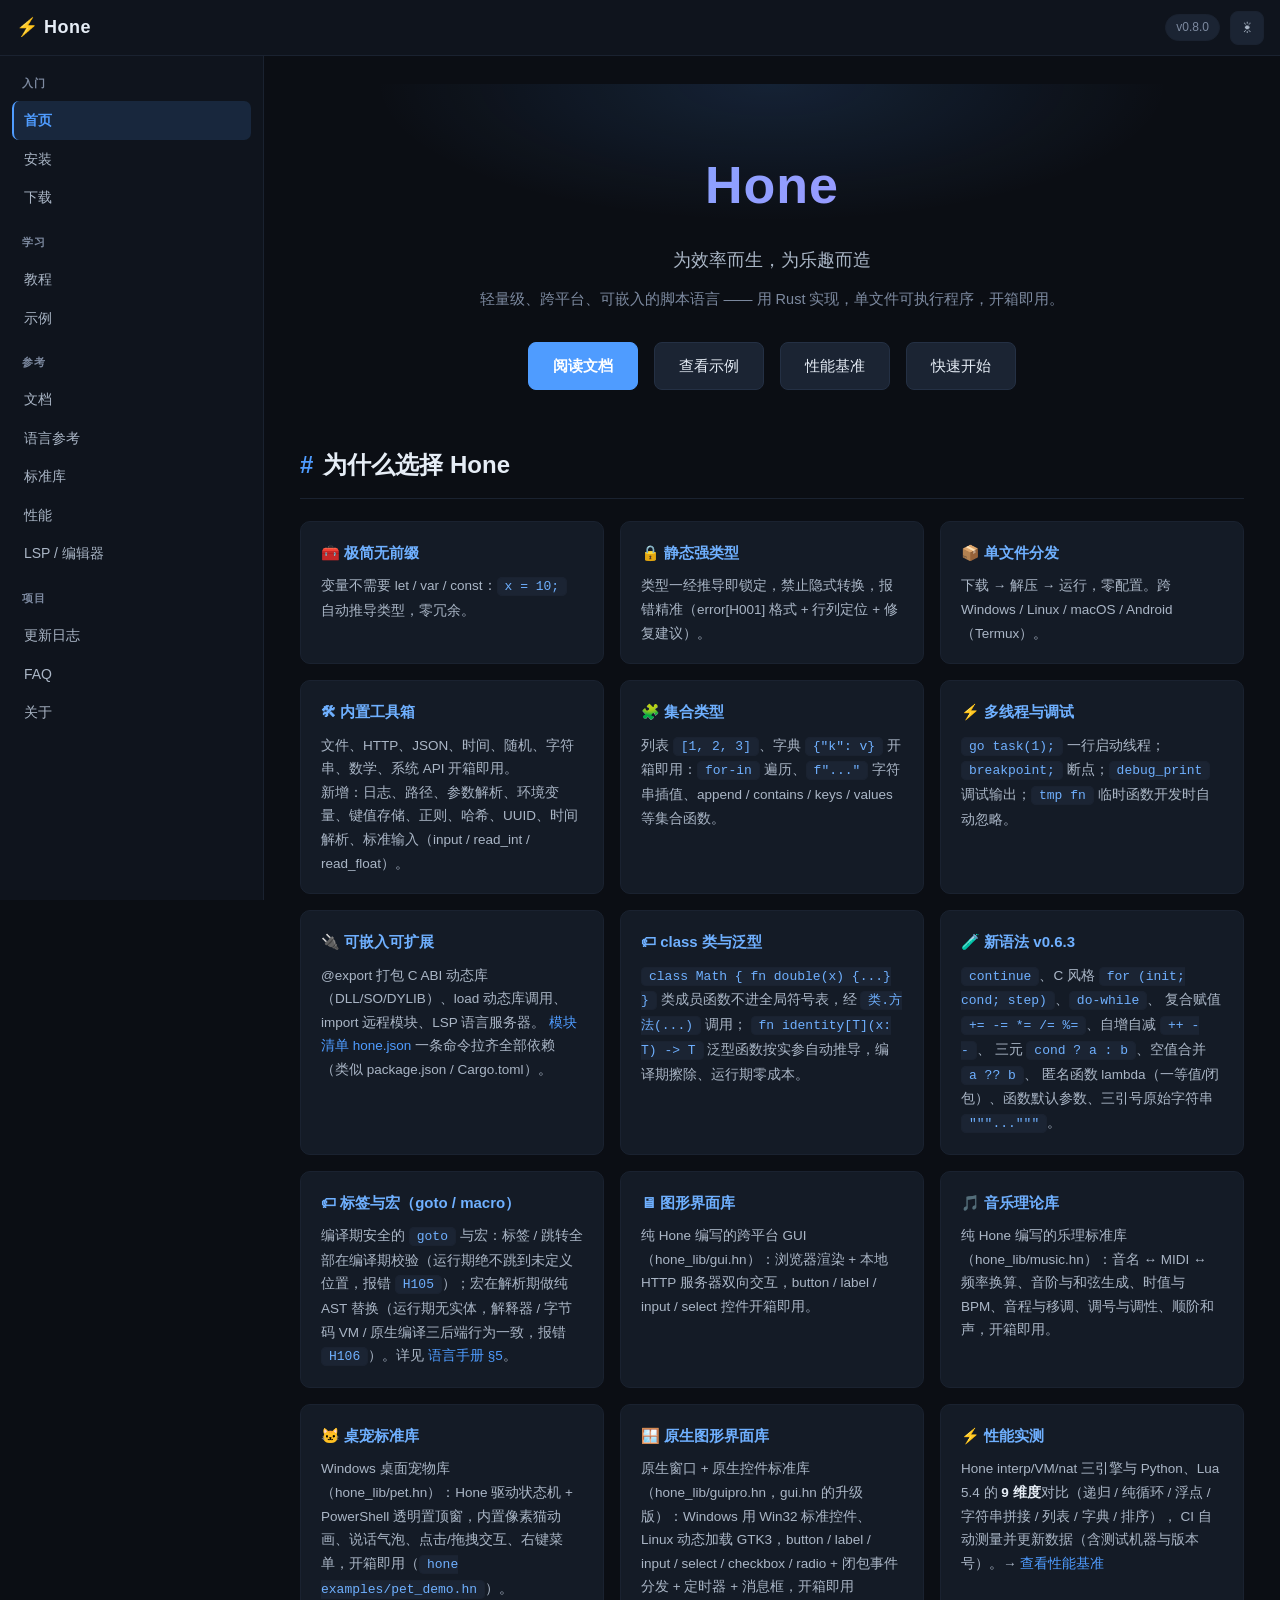
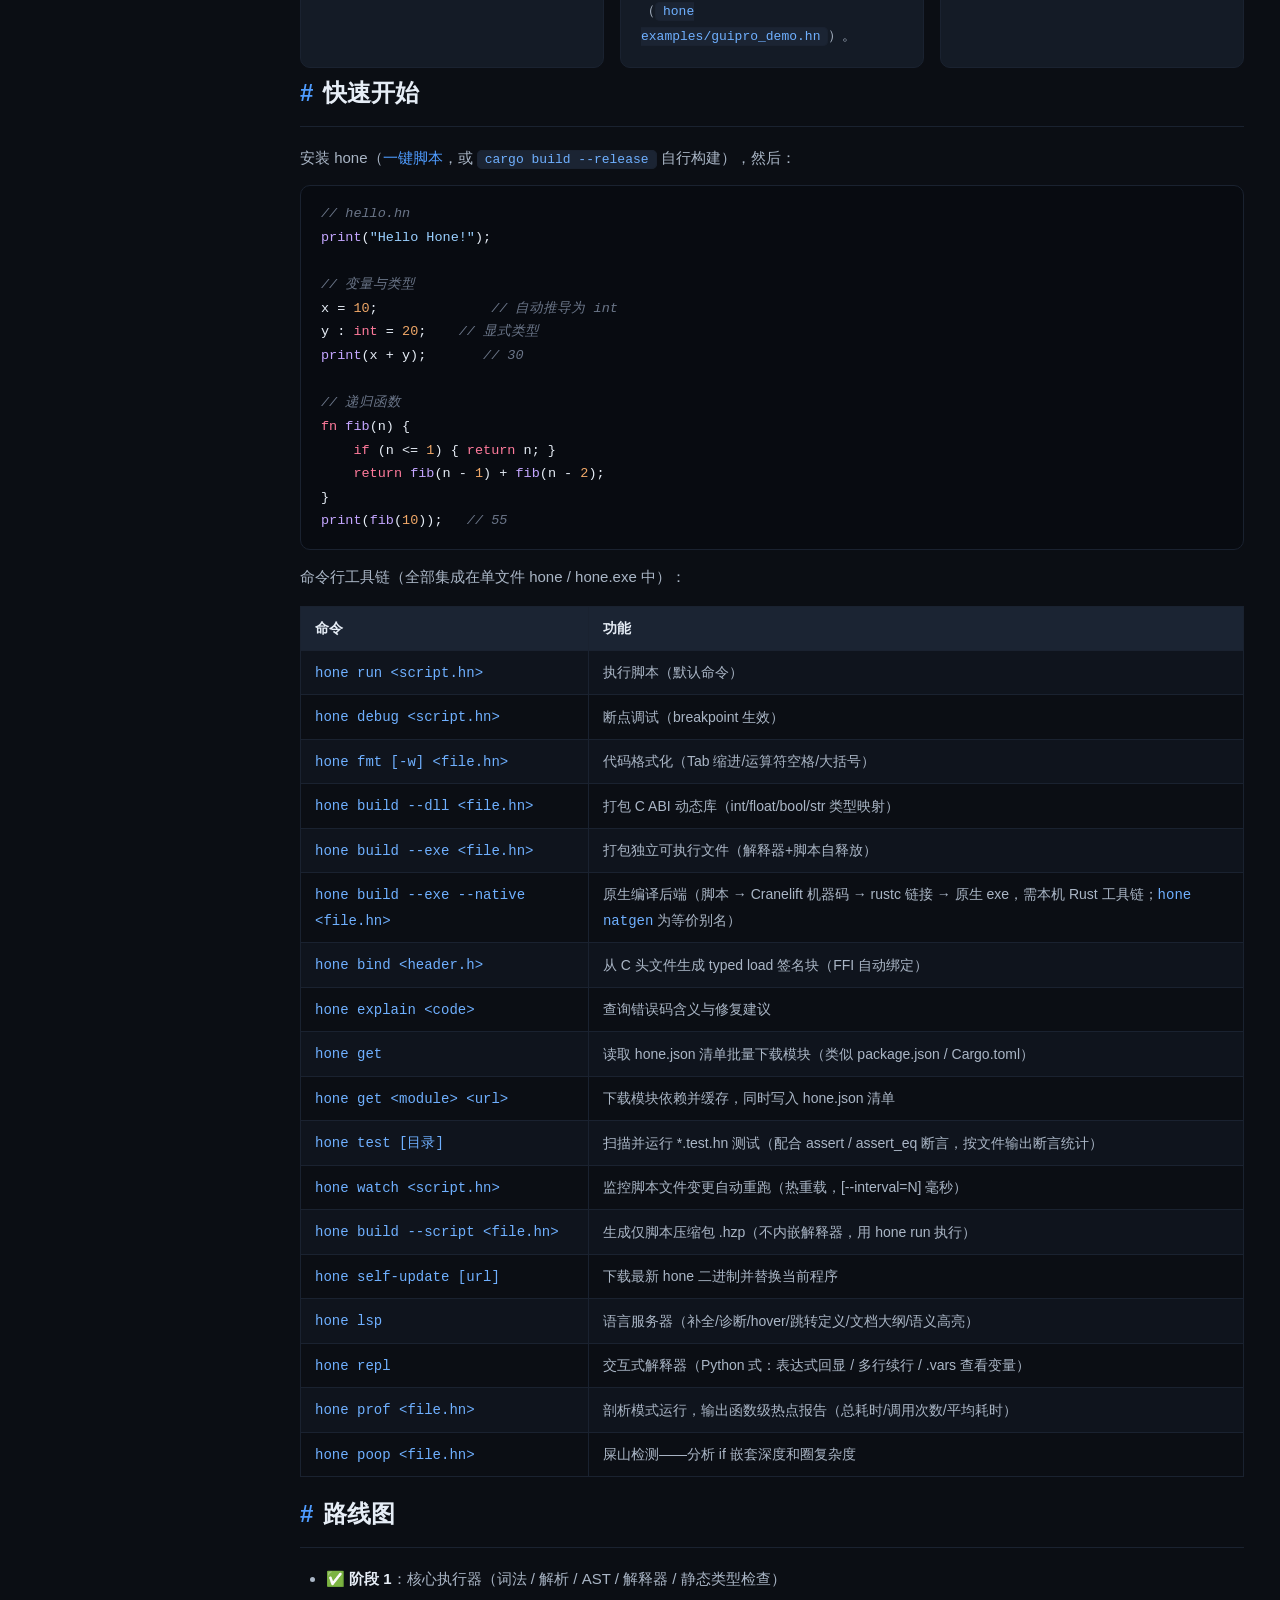
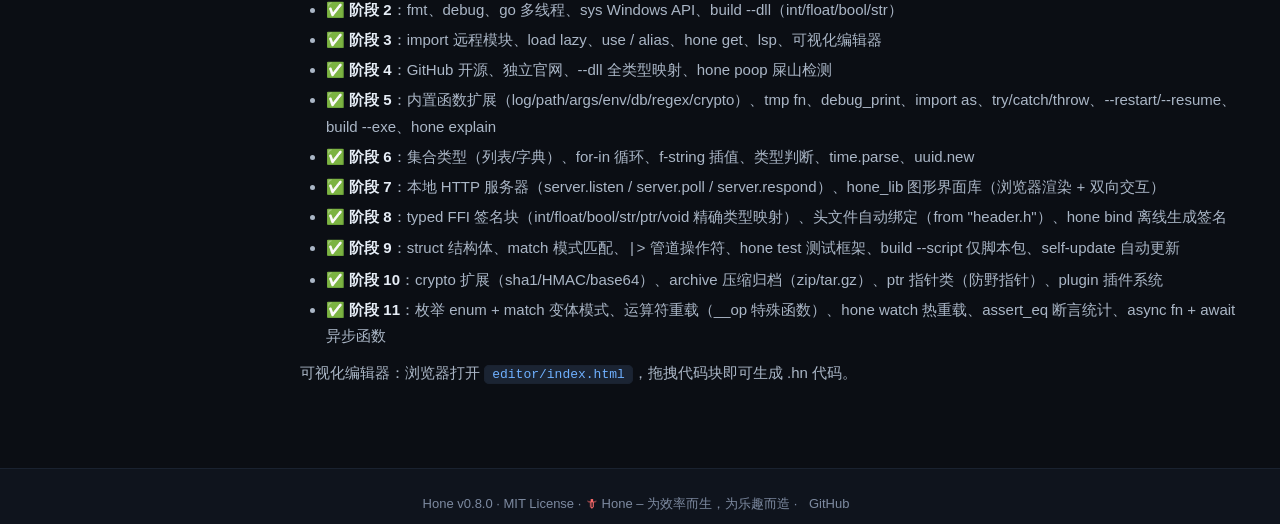
==== commit b474a5c2: "feat: bench CI 自动化（bench.yml + bench_ci.py 十负载）+ 新增 list_write 负载 - 新增 .github/workflows/bench.yml：p" ====
--- a/官网/index.html
+++ b/官网/index.html
@@ -88,8 +88,8 @@
       <div class="card"><h4>🎵 音乐理论库</h4><p>纯 Hone 编写的乐理标准库（hone_lib/music.hn）：音名 ↔ MIDI ↔ 频率换算、音阶与和弦生成、时值与 BPM、音程与移调、调号与调性、顺阶和声，开箱即用。</p></div>
       <div class="card"><h4>🐱 桌宠标准库</h4><p>Windows 桌面宠物库（hone_lib/pet.hn）：Hone 驱动状态机 + PowerShell 透明置顶窗，内置像素猫动画、说话气泡、点击/拖拽交互、右键菜单，开箱即用（<code class="inline">hone examples/pet_demo.hn</code>）。</p></div>
       <div class="card"><h4>🪟 原生图形界面库</h4><p>原生窗口 + 原生控件标准库（hone_lib/guipro.hn，gui.hn 的升级版）：Windows 用 Win32 标准控件、Linux 动态加载 GTK3，button / label / input / select / checkbox / radio + 闭包事件分发 + 定时器 + 消息框，开箱即用（<code class="inline">hone examples/guipro_demo.hn</code>）。</p></div>
-      <div class="card"><h4>⚡ 性能实测</h4><p>与 Python 3.12、Rust 1.97 的 <strong>9 维度</strong>同机对比（递归 / 纯循环 / 浮点 / 字符串拼接 / 列表 / 字典 / 排序），
-        真实测量数据 + 测试环境 + 时间戳，脚本可复现。→ <a href="perf.html">查看性能基准</a></p></div>
+      <div class="card"><h4>⚡ 性能实测</h4><p>Hone interp/VM/nat 三引擎与 Python、Lua 5.4 的 <strong>9 维度</strong>对比（递归 / 纯循环 / 浮点 / 字符串拼接 / 列表 / 字典 / 排序），
+        CI 自动测量并更新数据（含测试机器与版本号）。→ <a href="perf.html">查看性能基准</a></p></div>
     </div>
   </section>
 
--- a/官网/style.css
+++ b/官网/style.css
@@ -442,6 +442,7 @@
 .release h4 .flag.fix { color: var(--yellow); }
 .release h4 .flag.doc { color: var(--accent-2); }
 .release h4 .flag.chg { color: var(--purple); }
+.release h4 .flag.rem { color: var(--red); }
 .release ul { margin: 6px 0 6px 24px; }
 .release li { font-size: 14px; color: var(--text-2); margin: 5px 0; }
 .release li code { color: var(--accent-2); }
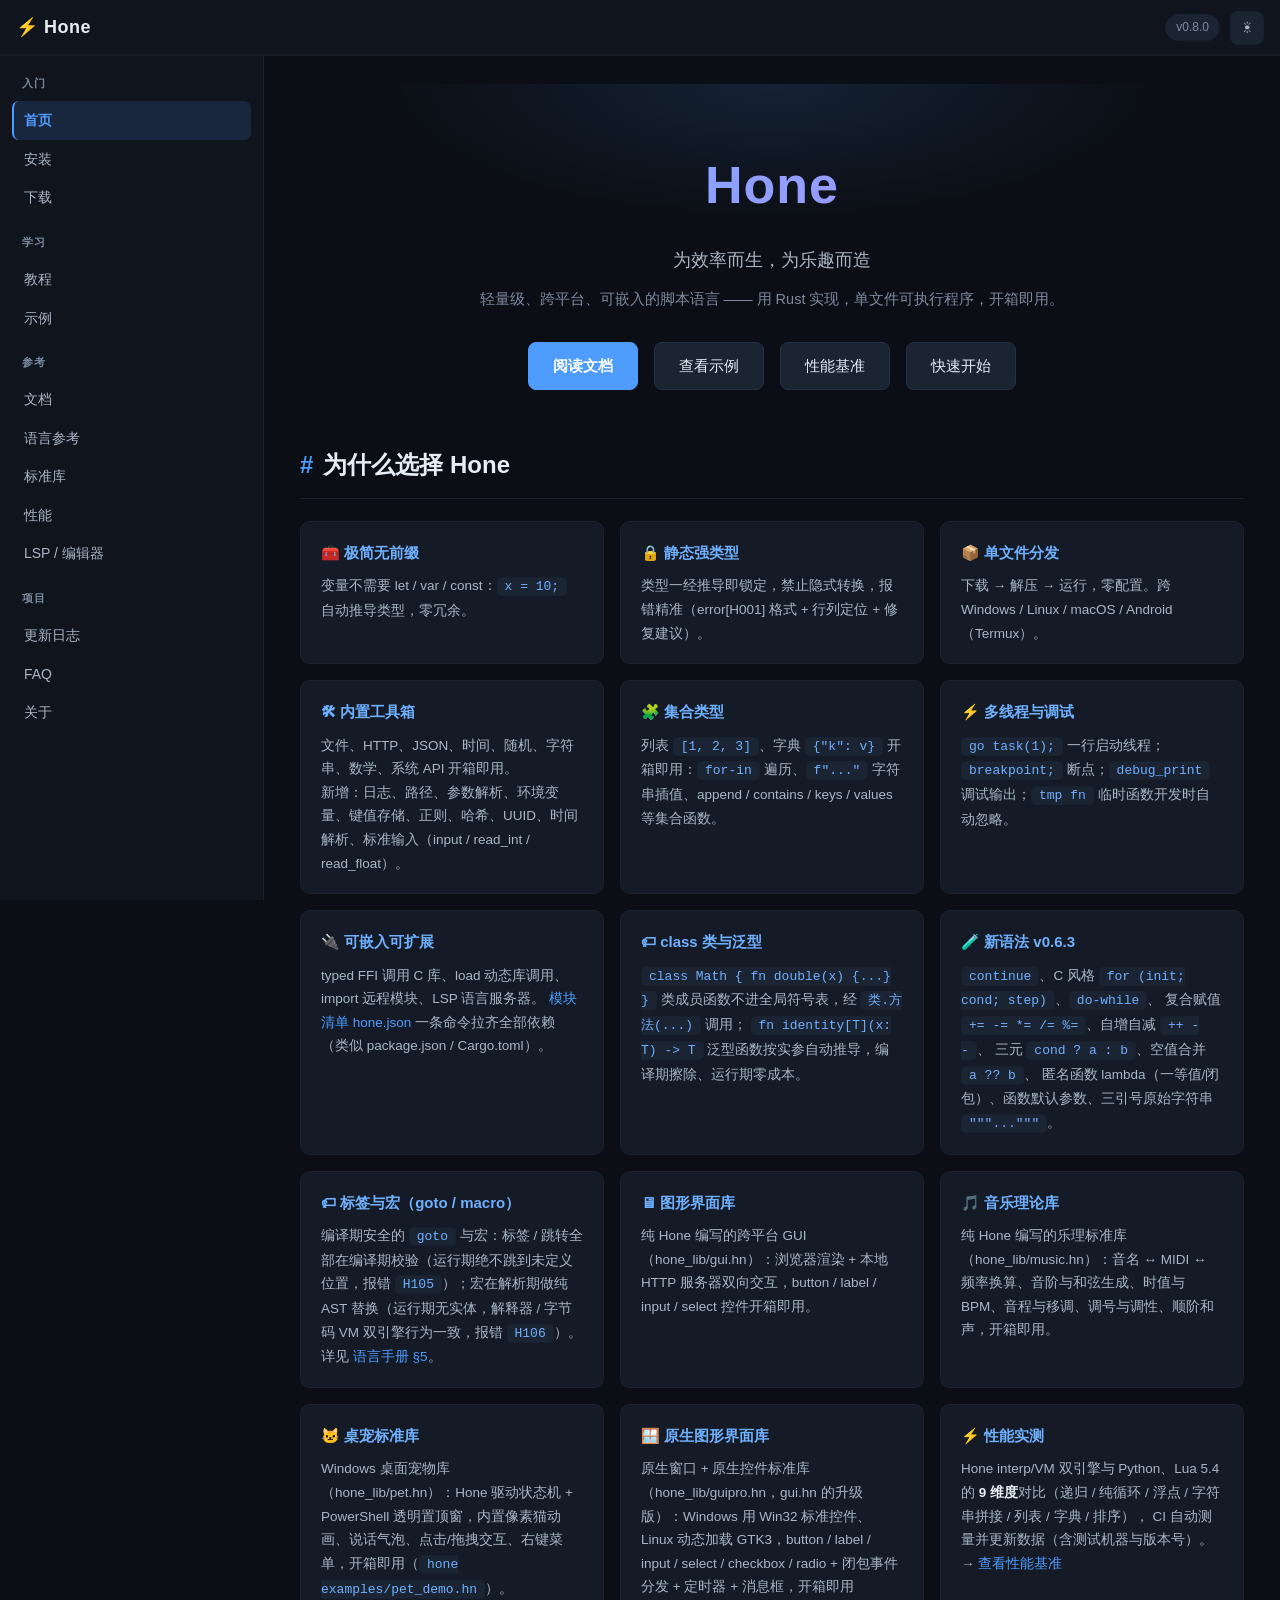
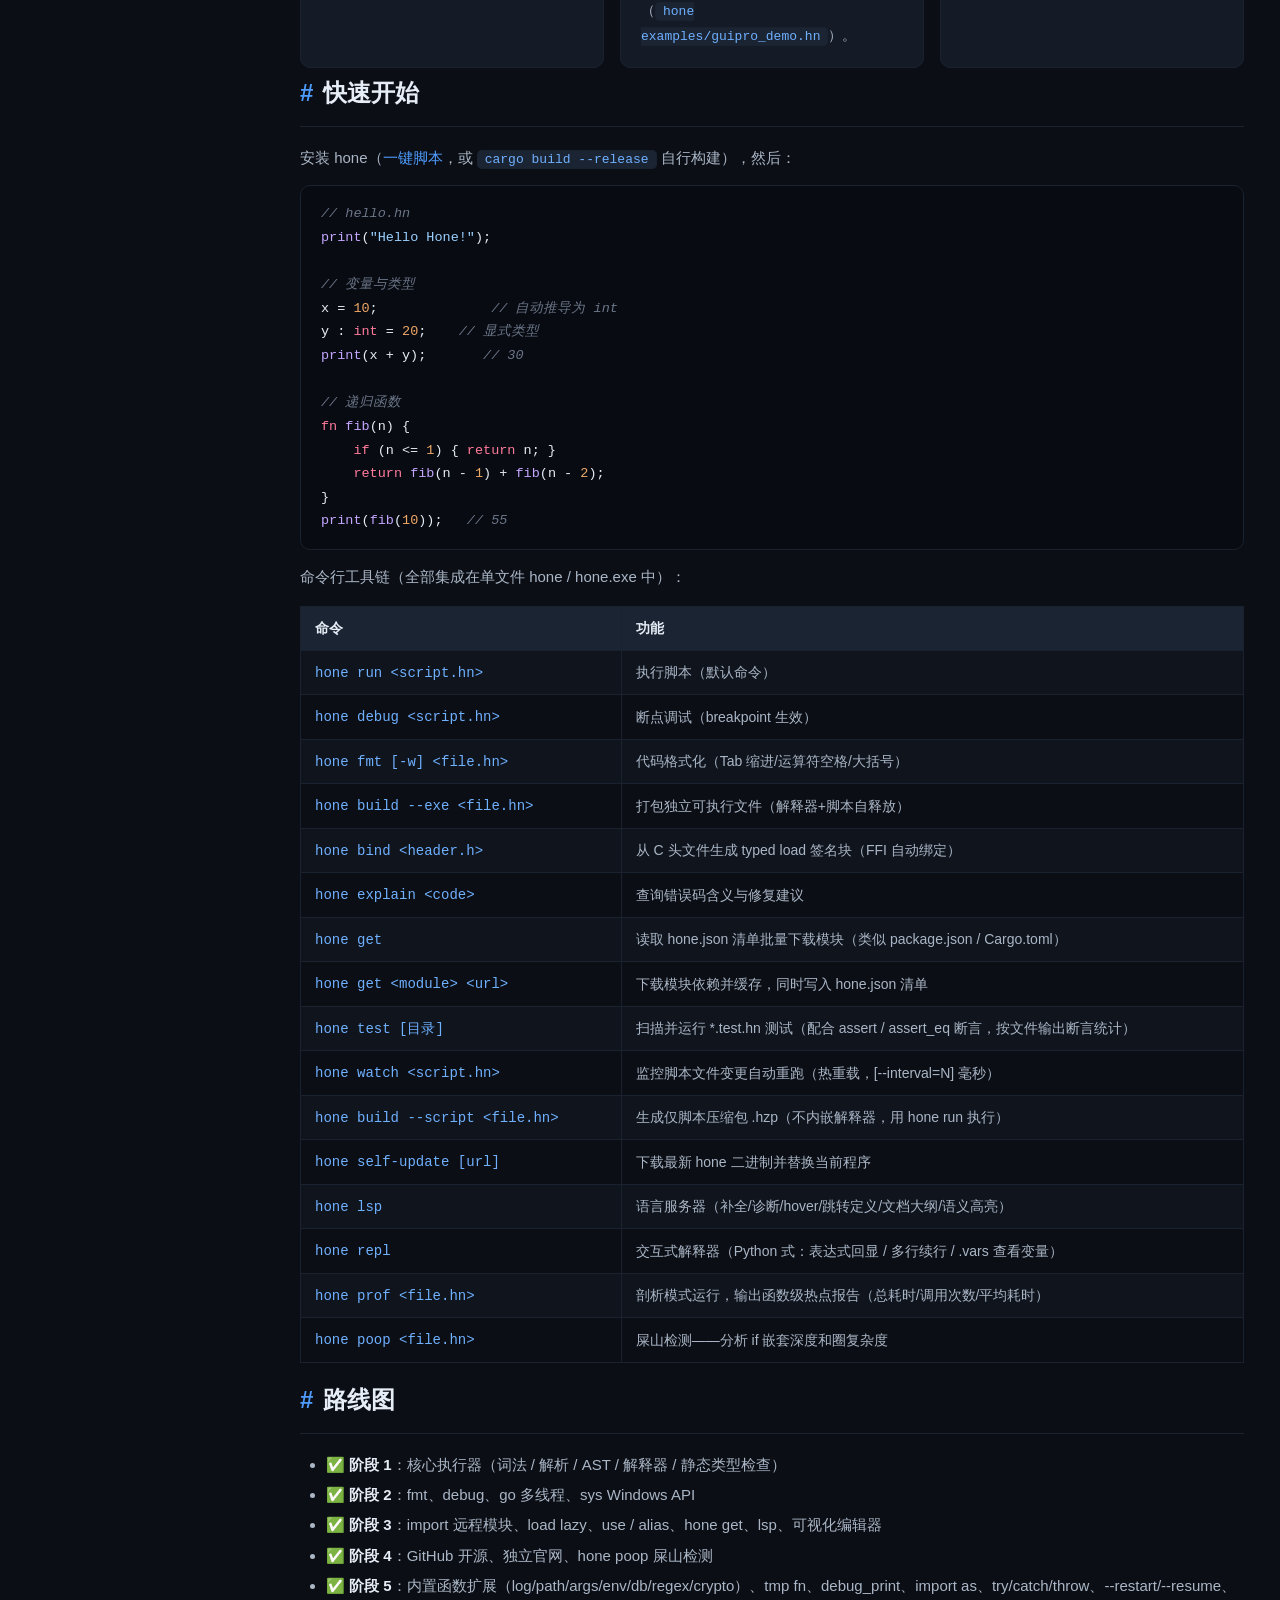
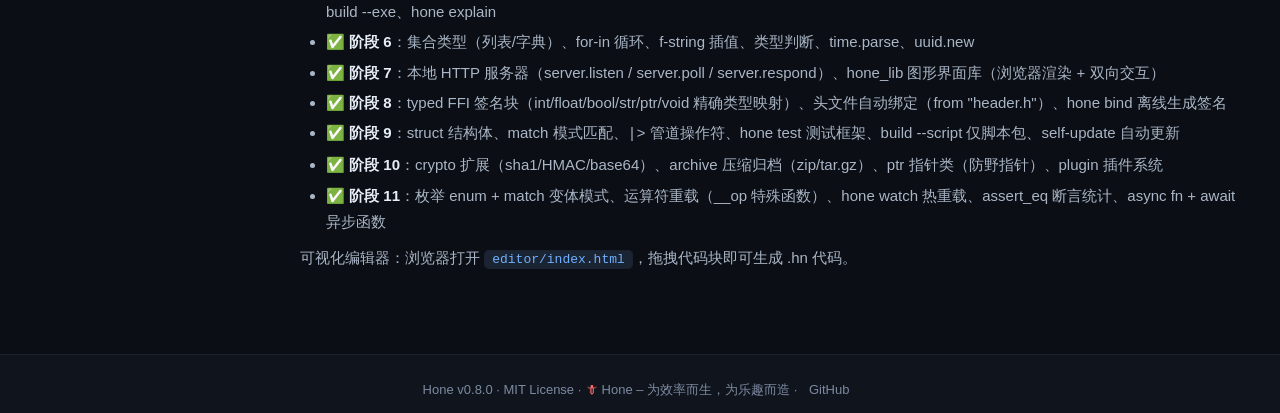
==== commit 6ade0f84: "refactor: 删除 DLL 后端与原生编译后端（nat），引擎收敛为 interp/VM 双引擎 - 删除 @export 语句全链路（ast/parser/checker/interp/vm）" ====
--- a/官网/index.html
+++ b/官网/index.html
@@ -75,7 +75,7 @@
       <div class="card"><h4>🛠 内置工具箱</h4><p>文件、HTTP、JSON、时间、随机、字符串、数学、系统 API 开箱即用。<br>新增：日志、路径、参数解析、环境变量、键值存储、正则、哈希、UUID、时间解析、标准输入（input / read_int / read_float）。</p></div>
       <div class="card"><h4>🧩 集合类型</h4><p>列表 <code class="inline">[1, 2, 3]</code>、字典 <code class="inline">{"k": v}</code> 开箱即用：<code class="inline">for-in</code> 遍历、<code class="inline">f"..."</code> 字符串插值、append / contains / keys / values 等集合函数。</p></div>
       <div class="card"><h4>⚡ 多线程与调试</h4><p><code class="inline">go task(1);</code> 一行启动线程；<code class="inline">breakpoint;</code> 断点；<code class="inline">debug_print</code> 调试输出；<code class="inline">tmp fn</code> 临时函数开发时自动忽略。</p></div>
-      <div class="card"><h4>🔌 可嵌入可扩展</h4><p>@export 打包 C ABI 动态库（DLL/SO/DYLIB）、load 动态库调用、import 远程模块、LSP 语言服务器。
+      <div class="card"><h4>🔌 可嵌入可扩展</h4><p>typed FFI 调用 C 库、load 动态库调用、import 远程模块、LSP 语言服务器。
         <a href="docs.html#manifest">模块清单 hone.json</a> 一条命令拉齐全部依赖（类似 package.json / Cargo.toml）。</p></div>
       <div class="card"><h4>🏷 class 类与泛型</h4><p><code class="inline">class Math { fn double(x) {...} }</code> 类成员函数不进全局符号表，经 <code class="inline">类.方法(...)</code> 调用；
         <code class="inline">fn identity[T](x: T) -&gt; T</code> 泛型函数按实参自动推导，编译期擦除、运行期零成本。</p></div>
@@ -83,12 +83,12 @@
         复合赋值 <code class="inline">+= -= *= /= %=</code>、自增自减 <code class="inline">++ --</code>、
         三元 <code class="inline">cond ? a : b</code>、空值合并 <code class="inline">a ?? b</code>、
         匿名函数 lambda（一等值/闭包）、函数默认参数、三引号原始字符串 <code class="inline">"""..."""</code>。</p></div>
-      <div class="card"><h4>🏷 标签与宏（goto / macro）</h4><p>编译期安全的 <code class="inline">goto</code> 与宏：标签 / 跳转全部在编译期校验（运行期绝不跳到未定义位置，报错 <code class="inline">H105</code>）；宏在解析期做纯 AST 替换（运行期无实体，解释器 / 字节码 VM / 原生编译三后端行为一致，报错 <code class="inline">H106</code>）。详见 <a href="docs.html#control">语言手册 §5</a>。</p></div>
+      <div class="card"><h4>🏷 标签与宏（goto / macro）</h4><p>编译期安全的 <code class="inline">goto</code> 与宏：标签 / 跳转全部在编译期校验（运行期绝不跳到未定义位置，报错 <code class="inline">H105</code>）；宏在解析期做纯 AST 替换（运行期无实体，解释器 / 字节码 VM 双引擎行为一致，报错 <code class="inline">H106</code>）。详见 <a href="docs.html#control">语言手册 §5</a>。</p></div>
       <div class="card"><h4>🖥 图形界面库</h4><p>纯 Hone 编写的跨平台 GUI（hone_lib/gui.hn）：浏览器渲染 + 本地 HTTP 服务器双向交互，button / label / input / select 控件开箱即用。</p></div>
       <div class="card"><h4>🎵 音乐理论库</h4><p>纯 Hone 编写的乐理标准库（hone_lib/music.hn）：音名 ↔ MIDI ↔ 频率换算、音阶与和弦生成、时值与 BPM、音程与移调、调号与调性、顺阶和声，开箱即用。</p></div>
       <div class="card"><h4>🐱 桌宠标准库</h4><p>Windows 桌面宠物库（hone_lib/pet.hn）：Hone 驱动状态机 + PowerShell 透明置顶窗，内置像素猫动画、说话气泡、点击/拖拽交互、右键菜单，开箱即用（<code class="inline">hone examples/pet_demo.hn</code>）。</p></div>
       <div class="card"><h4>🪟 原生图形界面库</h4><p>原生窗口 + 原生控件标准库（hone_lib/guipro.hn，gui.hn 的升级版）：Windows 用 Win32 标准控件、Linux 动态加载 GTK3，button / label / input / select / checkbox / radio + 闭包事件分发 + 定时器 + 消息框，开箱即用（<code class="inline">hone examples/guipro_demo.hn</code>）。</p></div>
-      <div class="card"><h4>⚡ 性能实测</h4><p>Hone interp/VM/nat 三引擎与 Python、Lua 5.4 的 <strong>9 维度</strong>对比（递归 / 纯循环 / 浮点 / 字符串拼接 / 列表 / 字典 / 排序），
+      <div class="card"><h4>⚡ 性能实测</h4><p>Hone interp/VM 双引擎与 Python、Lua 5.4 的 <strong>9 维度</strong>对比（递归 / 纯循环 / 浮点 / 字符串拼接 / 列表 / 字典 / 排序），
         CI 自动测量并更新数据（含测试机器与版本号）。→ <a href="perf.html">查看性能基准</a></p></div>
     </div>
   </section>
@@ -116,9 +116,7 @@
       <tr><td><code>hone run &lt;script.hn&gt;</code></td><td>执行脚本（默认命令）</td></tr>
       <tr><td><code>hone debug &lt;script.hn&gt;</code></td><td>断点调试（breakpoint 生效）</td></tr>
       <tr><td><code>hone fmt [-w] &lt;file.hn&gt;</code></td><td>代码格式化（Tab 缩进/运算符空格/大括号）</td></tr>
-      <tr><td><code>hone build --dll &lt;file.hn&gt;</code></td><td>打包 C ABI 动态库（int/float/bool/str 类型映射）</td></tr>
       <tr><td><code>hone build --exe &lt;file.hn&gt;</code></td><td>打包独立可执行文件（解释器+脚本自释放）</td></tr>
-      <tr><td><code>hone build --exe --native &lt;file.hn&gt;</code></td><td>原生编译后端（脚本 → Cranelift 机器码 → rustc 链接 → 原生 exe，需本机 Rust 工具链；<code>hone natgen</code> 为等价别名）</td></tr>
       <tr><td><code>hone bind &lt;header.h&gt;</code></td><td>从 C 头文件生成 typed load 签名块（FFI 自动绑定）</td></tr>
       <tr><td><code>hone explain &lt;code&gt;</code></td><td>查询错误码含义与修复建议</td></tr>
       <tr><td><code>hone get</code></td><td>读取 hone.json 清单批量下载模块（类似 package.json / Cargo.toml）</td></tr>
@@ -138,9 +136,9 @@
     <h2><span class="hash">#</span>路线图</h2>
     <ul>
       <li>✅ <strong>阶段 1</strong>：核心执行器（词法 / 解析 / AST / 解释器 / 静态类型检查）</li>
-      <li>✅ <strong>阶段 2</strong>：fmt、debug、go 多线程、sys Windows API、build --dll（int/float/bool/str）</li>
+      <li>✅ <strong>阶段 2</strong>：fmt、debug、go 多线程、sys Windows API</li>
       <li>✅ <strong>阶段 3</strong>：import 远程模块、load lazy、use / alias、hone get、lsp、可视化编辑器</li>
-             <li>✅ <strong>阶段 4</strong>：GitHub 开源、独立官网、--dll 全类型映射、hone poop 屎山检测</li>
+             <li>✅ <strong>阶段 4</strong>：GitHub 开源、独立官网、hone poop 屎山检测</li>
              <li>✅ <strong>阶段 5</strong>：内置函数扩展（log/path/args/env/db/regex/crypto）、tmp fn、debug_print、import as、try/catch/throw、--restart/--resume、build --exe、hone explain</li>
              <li>✅ <strong>阶段 6</strong>：集合类型（列表/字典）、for-in 循环、f-string 插值、类型判断、time.parse、uuid.new</li>
              <li>✅ <strong>阶段 7</strong>：本地 HTTP 服务器（server.listen / server.poll / server.respond）、hone_lib 图形界面库（浏览器渲染 + 双向交互）</li>
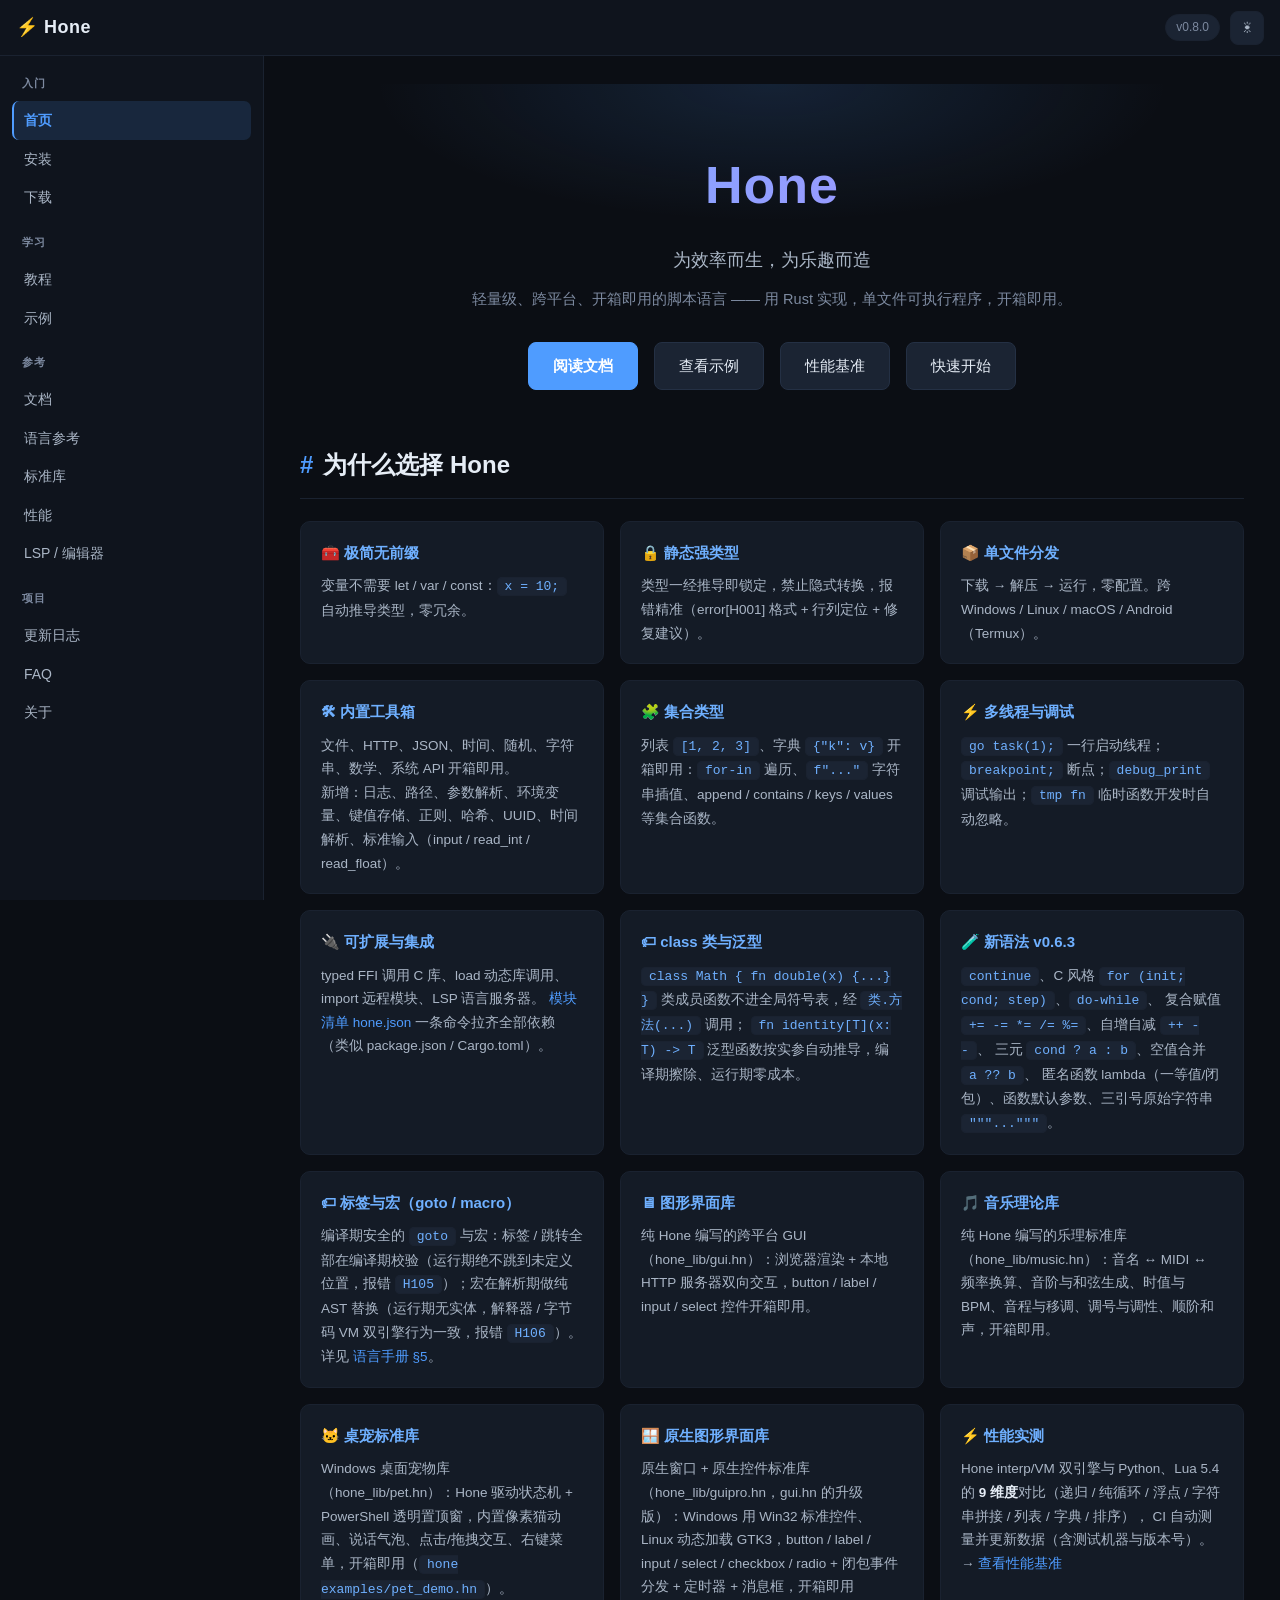
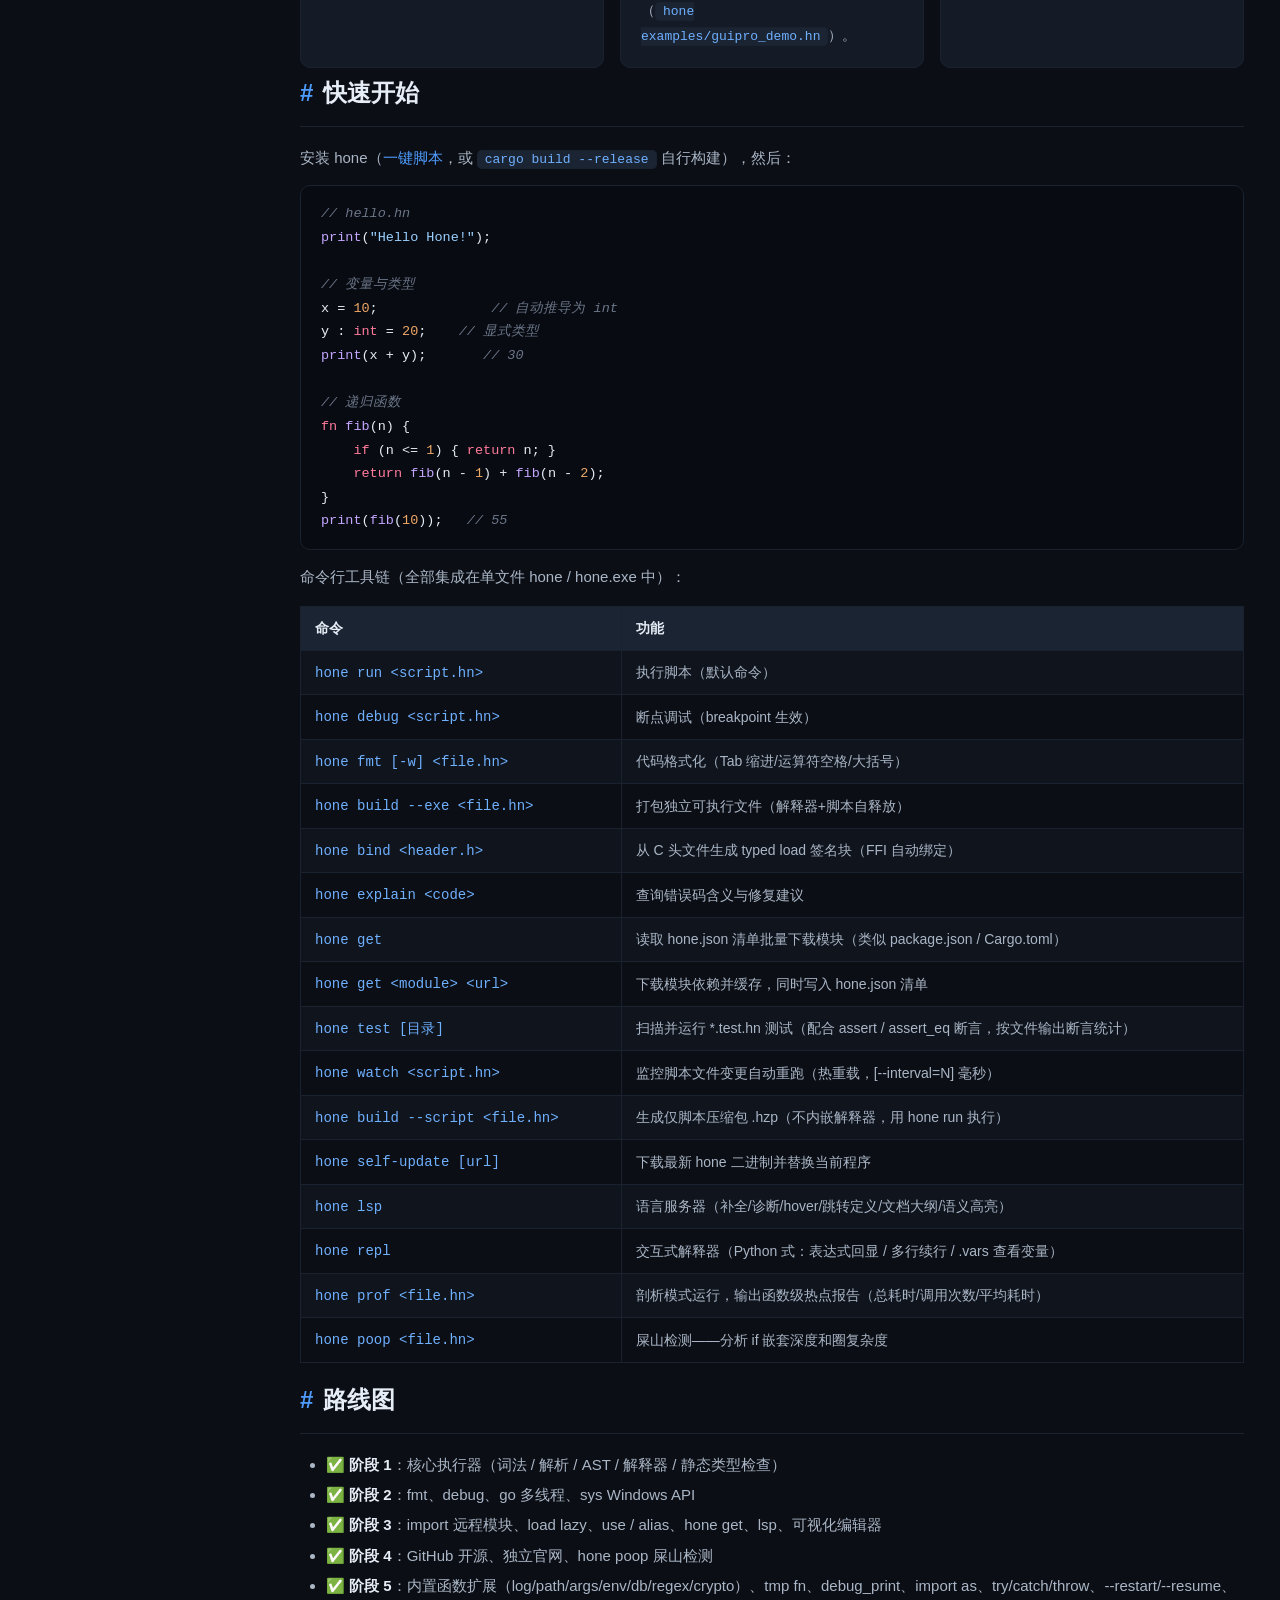
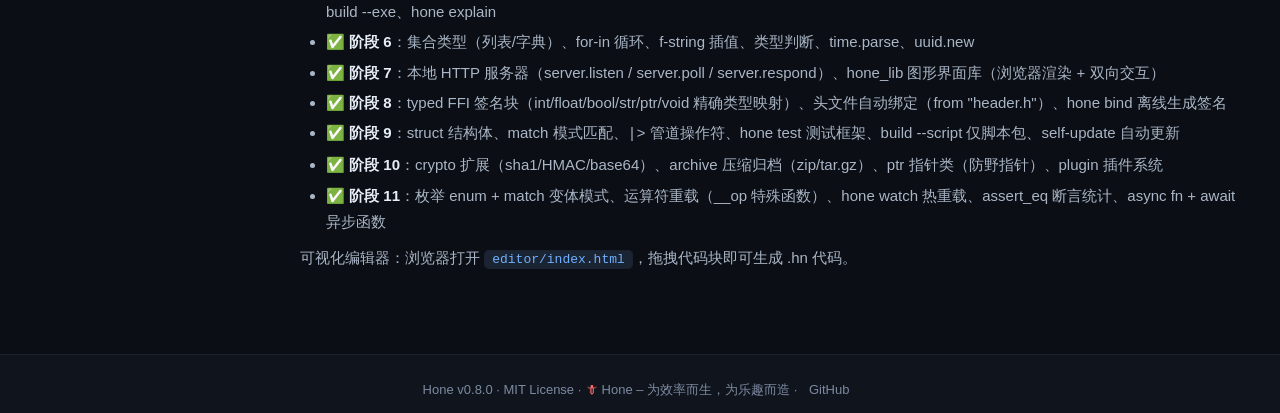
==== commit 4ad30b16: "docs: 文档同步与修正（移除 NAT/DLL 后端记录、修正性能文案、去除"可嵌入"定位词） - changelog.html / CHANGELOG.md：   * Unreleased 补「移" ====
--- a/官网/index.html
+++ b/官网/index.html
@@ -4,7 +4,7 @@
 <meta charset="UTF-8">
 <meta name="viewport" content="width=device-width, initial-scale=1.0">
 <title>Hone 编程语言 - 为效率而生，为乐趣而造</title>
-<meta name="description" content="Hone：轻量级、跨平台、可嵌入的脚本语言。用 Rust 实现，单文件可执行程序，静态强类型，开箱即用。">
+<meta name="description" content="Hone：轻量级、跨平台、开箱即用的脚本语言。用 Rust 实现，单文件可执行程序，静态强类型，开箱即用。">
 <meta name="theme-color" content="#0b0e14">
 <link rel="icon" href="favicon.png" type="image/png">
 <link rel="stylesheet" href="style.css">
@@ -57,7 +57,7 @@
   <div class="hero">
     <h1>Hone</h1>
     <p class="slogan">为效率而生，为乐趣而造</p>
-    <p class="desc">轻量级、跨平台、可嵌入的脚本语言 —— 用 Rust 实现，单文件可执行程序，开箱即用。</p>
+    <p class="desc">轻量级、跨平台、开箱即用的脚本语言 —— 用 Rust 实现，单文件可执行程序，开箱即用。</p>
     <div class="btns">
       <a class="btn primary" href="docs.html">阅读文档</a>
       <a class="btn" href="examples.html">查看示例</a>
@@ -75,7 +75,7 @@
       <div class="card"><h4>🛠 内置工具箱</h4><p>文件、HTTP、JSON、时间、随机、字符串、数学、系统 API 开箱即用。<br>新增：日志、路径、参数解析、环境变量、键值存储、正则、哈希、UUID、时间解析、标准输入（input / read_int / read_float）。</p></div>
       <div class="card"><h4>🧩 集合类型</h4><p>列表 <code class="inline">[1, 2, 3]</code>、字典 <code class="inline">{"k": v}</code> 开箱即用：<code class="inline">for-in</code> 遍历、<code class="inline">f"..."</code> 字符串插值、append / contains / keys / values 等集合函数。</p></div>
       <div class="card"><h4>⚡ 多线程与调试</h4><p><code class="inline">go task(1);</code> 一行启动线程；<code class="inline">breakpoint;</code> 断点；<code class="inline">debug_print</code> 调试输出；<code class="inline">tmp fn</code> 临时函数开发时自动忽略。</p></div>
-      <div class="card"><h4>🔌 可嵌入可扩展</h4><p>typed FFI 调用 C 库、load 动态库调用、import 远程模块、LSP 语言服务器。
+      <div class="card"><h4>🔌 可扩展与集成</h4><p>typed FFI 调用 C 库、load 动态库调用、import 远程模块、LSP 语言服务器。
         <a href="docs.html#manifest">模块清单 hone.json</a> 一条命令拉齐全部依赖（类似 package.json / Cargo.toml）。</p></div>
       <div class="card"><h4>🏷 class 类与泛型</h4><p><code class="inline">class Math { fn double(x) {...} }</code> 类成员函数不进全局符号表，经 <code class="inline">类.方法(...)</code> 调用；
         <code class="inline">fn identity[T](x: T) -&gt; T</code> 泛型函数按实参自动推导，编译期擦除、运行期零成本。</p></div>
